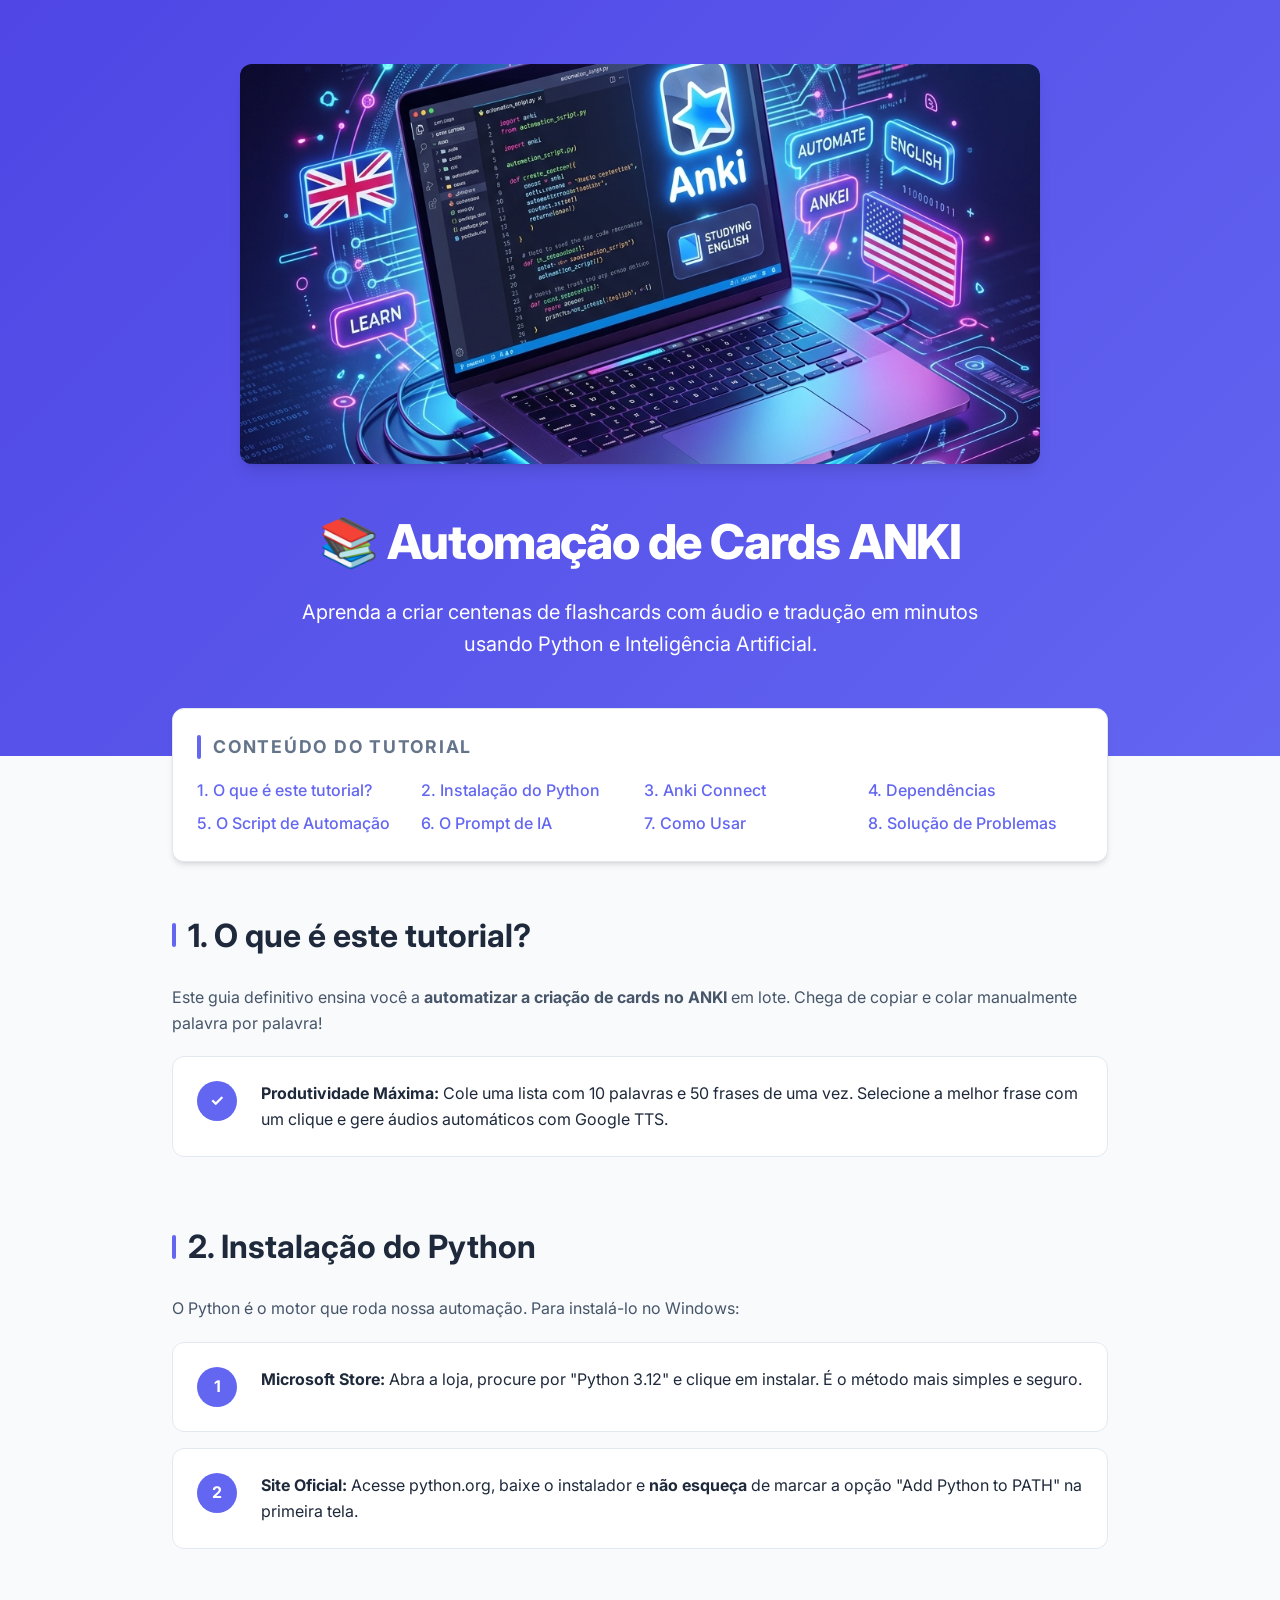
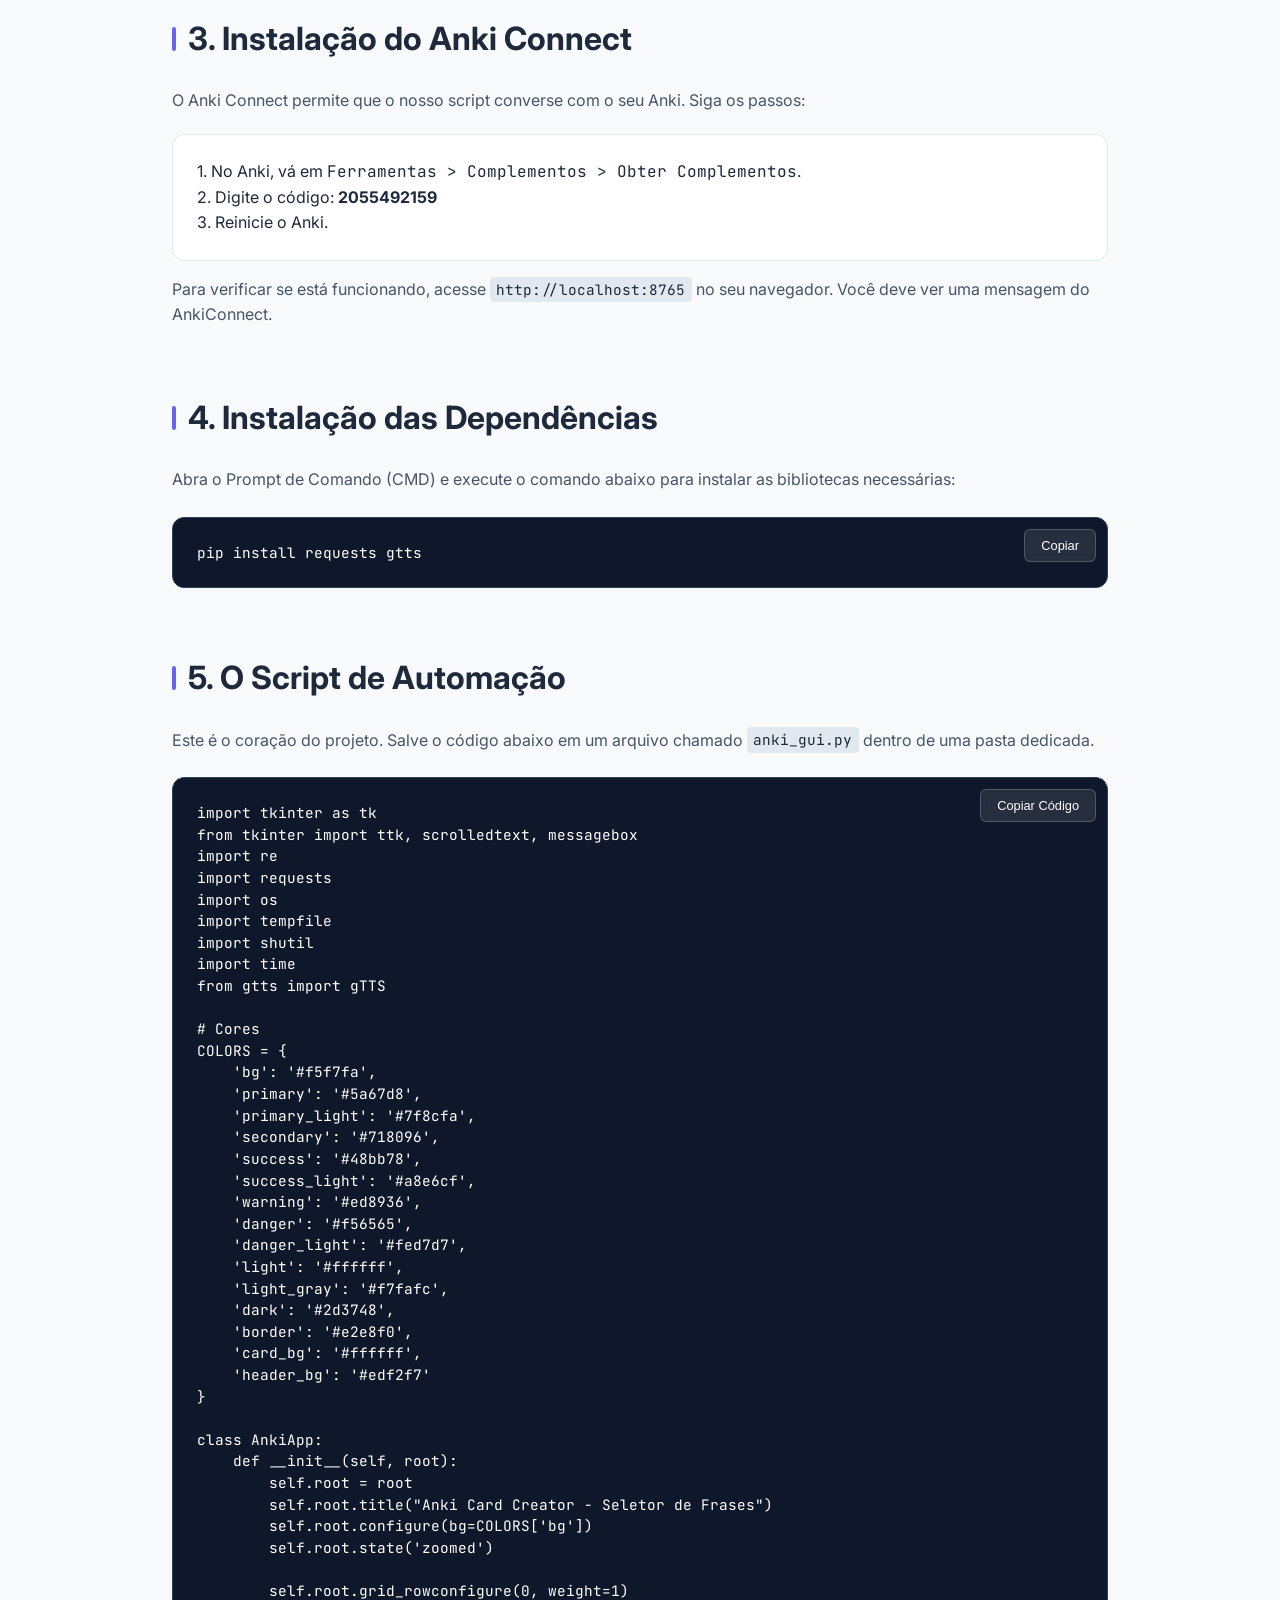
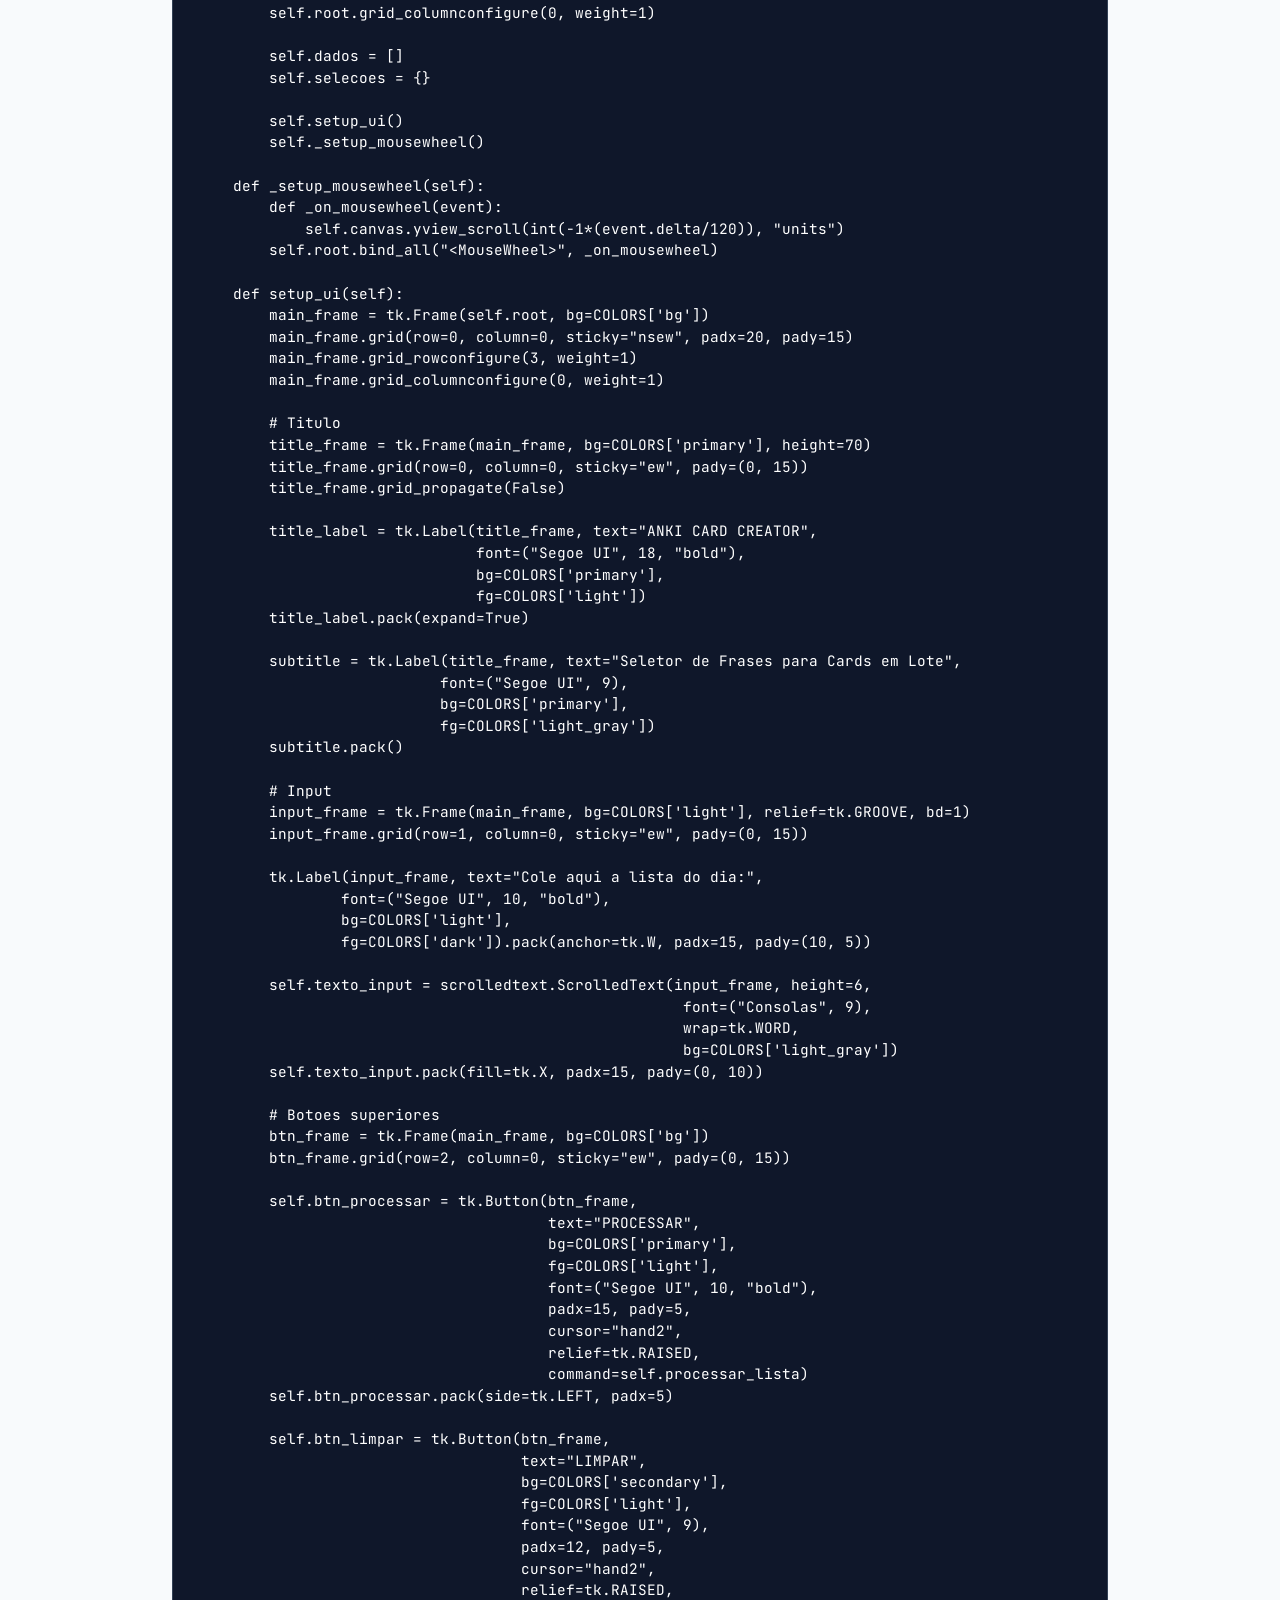
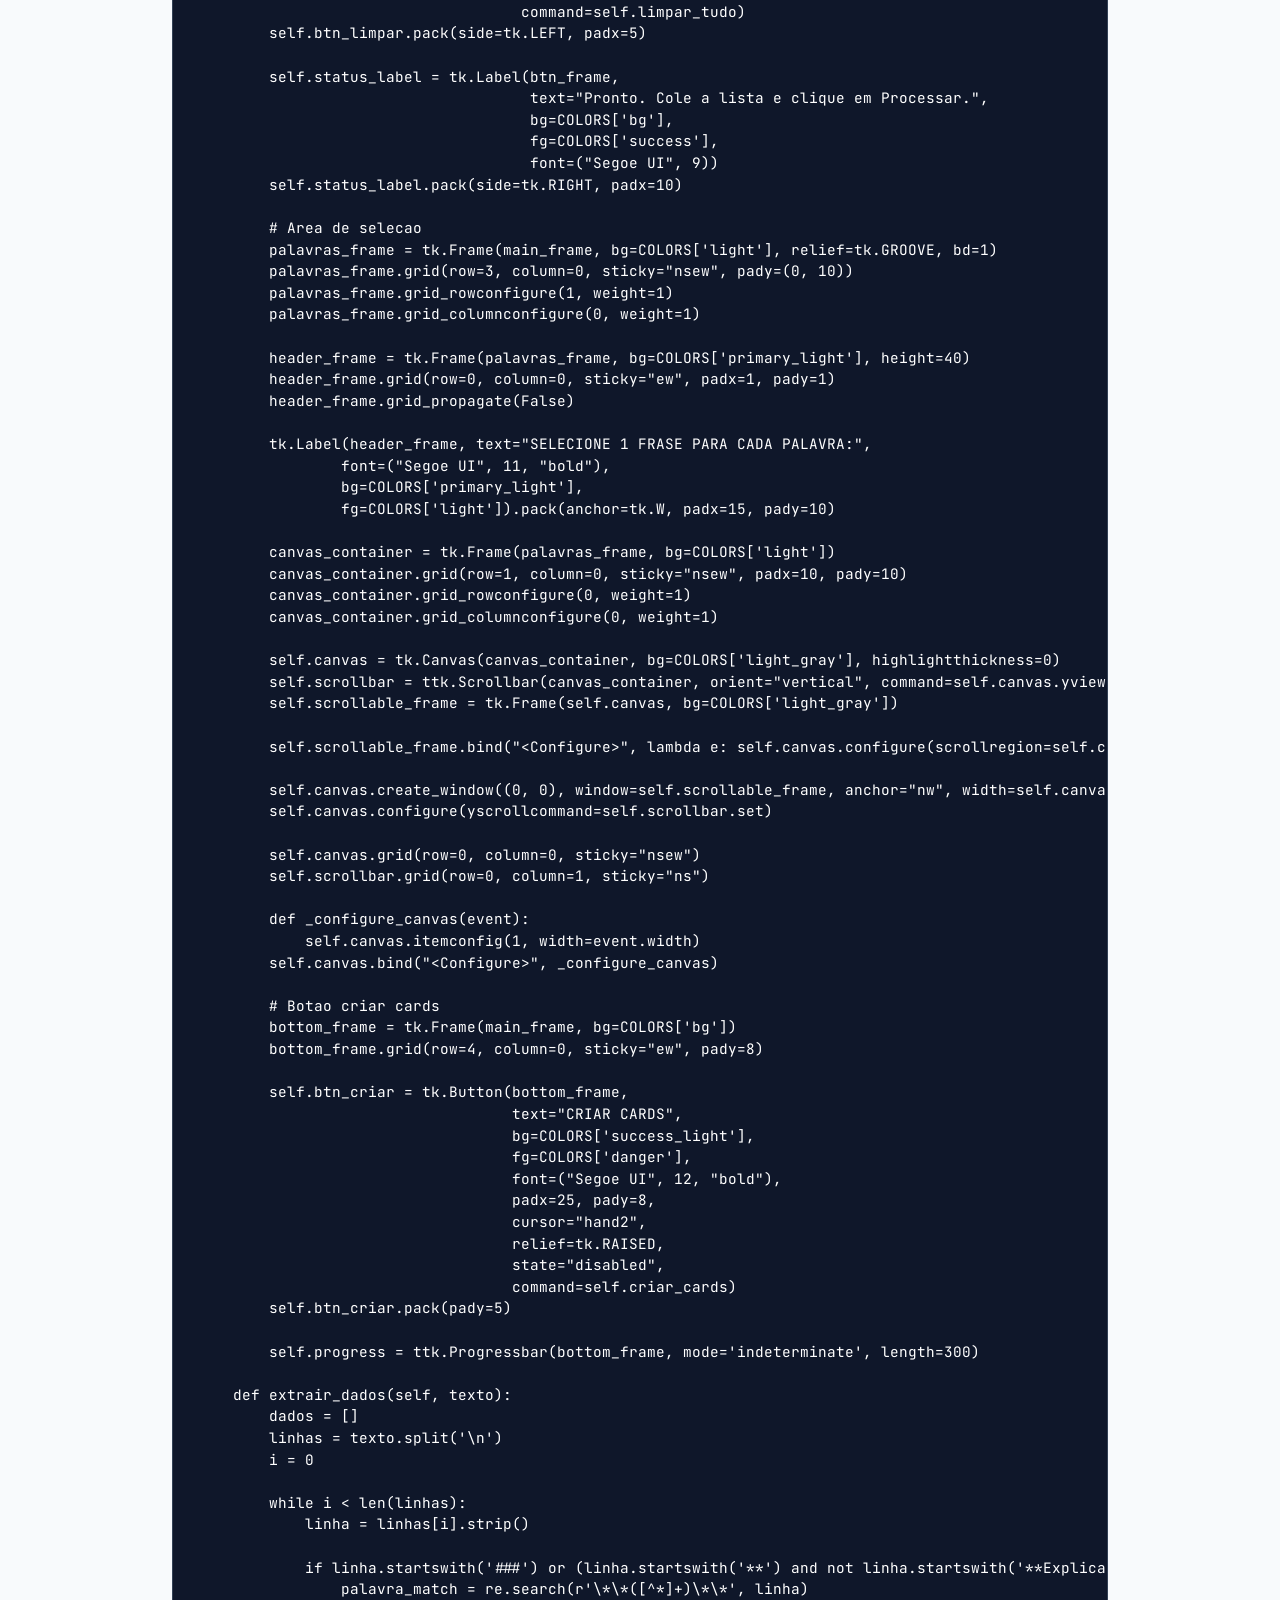
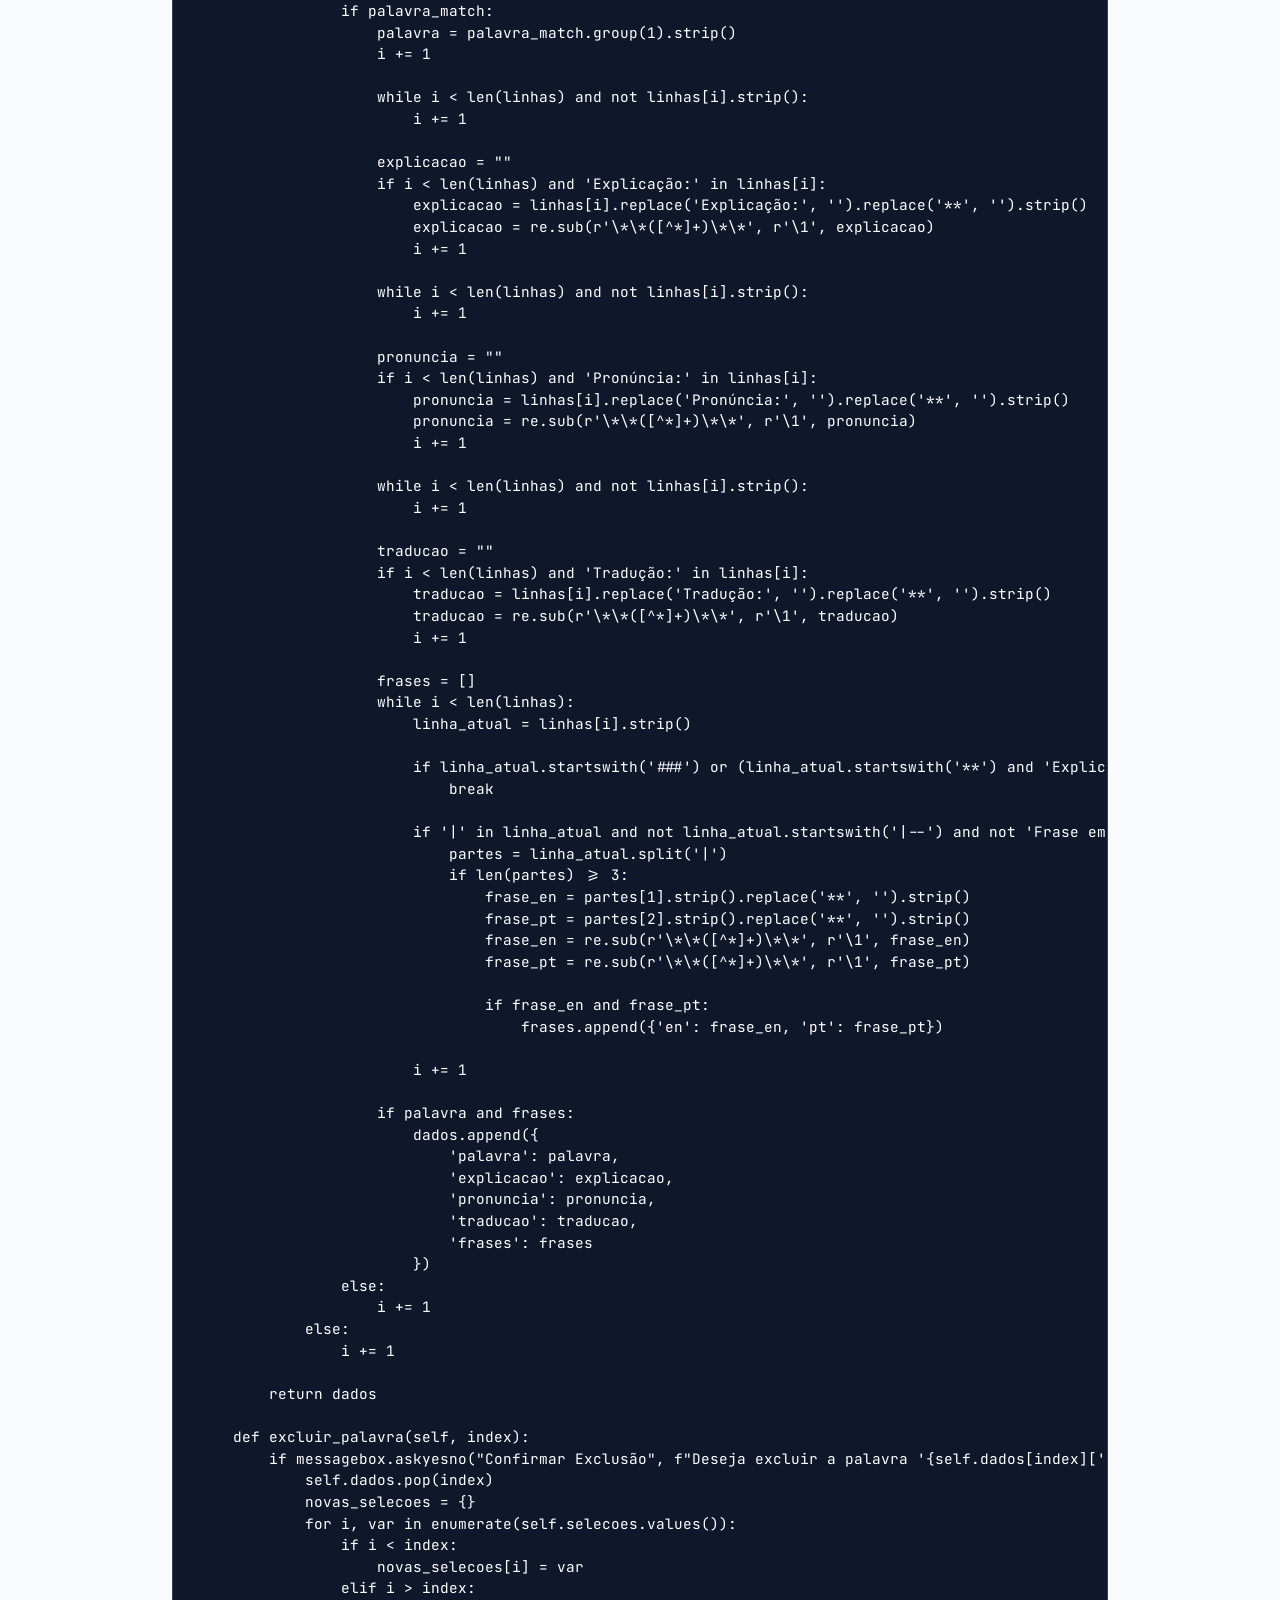
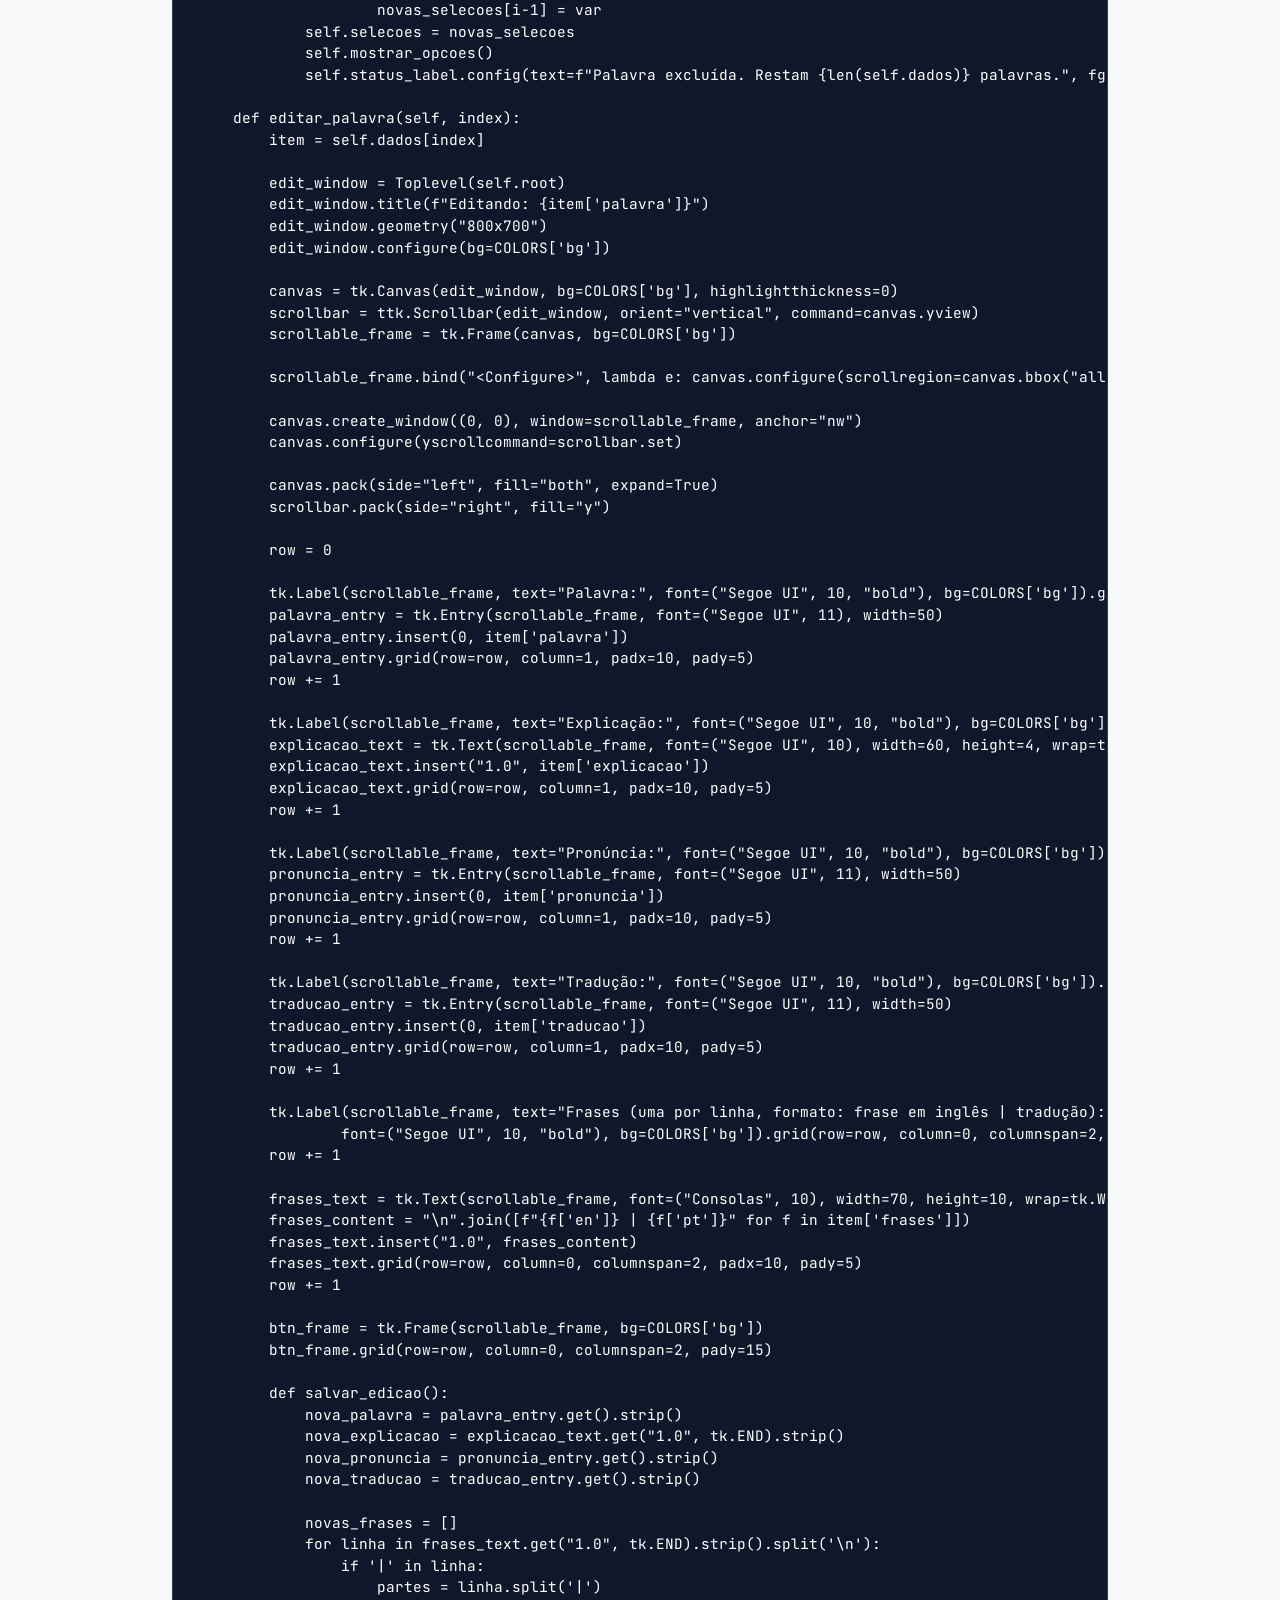
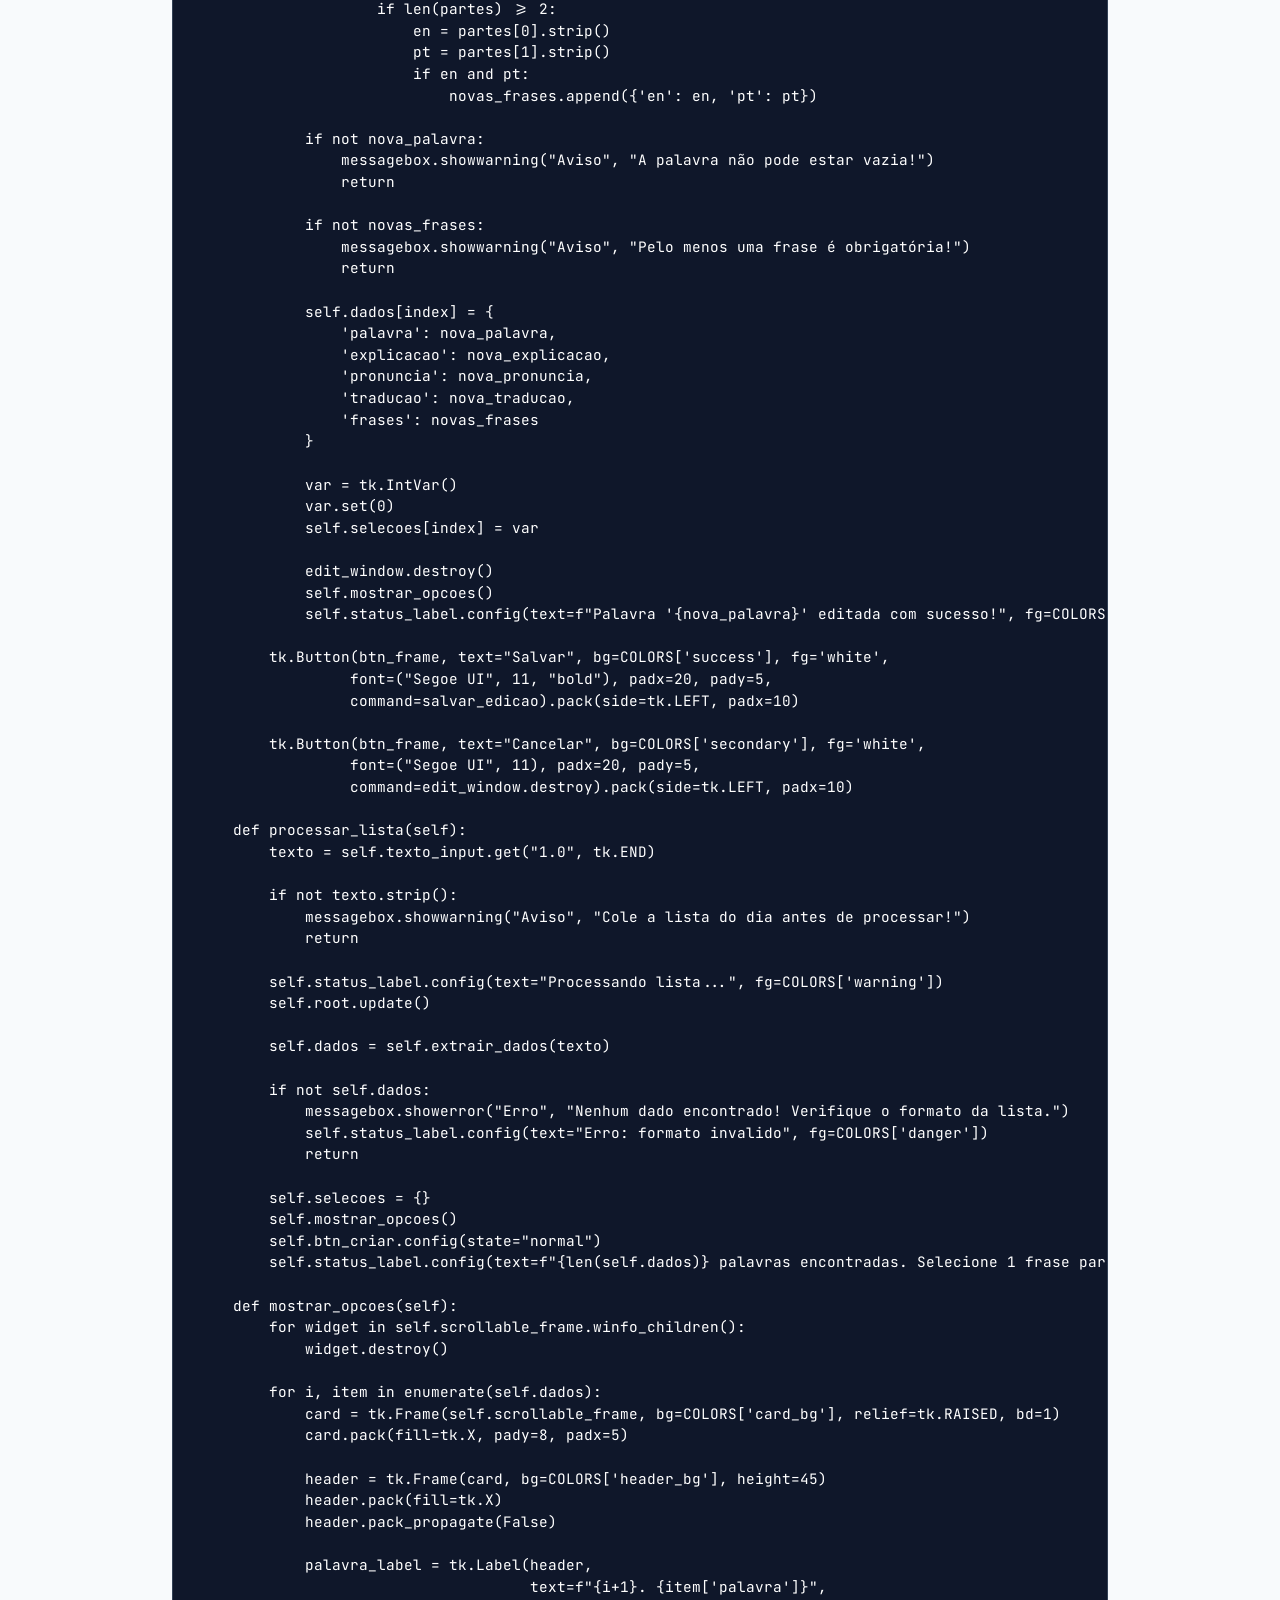
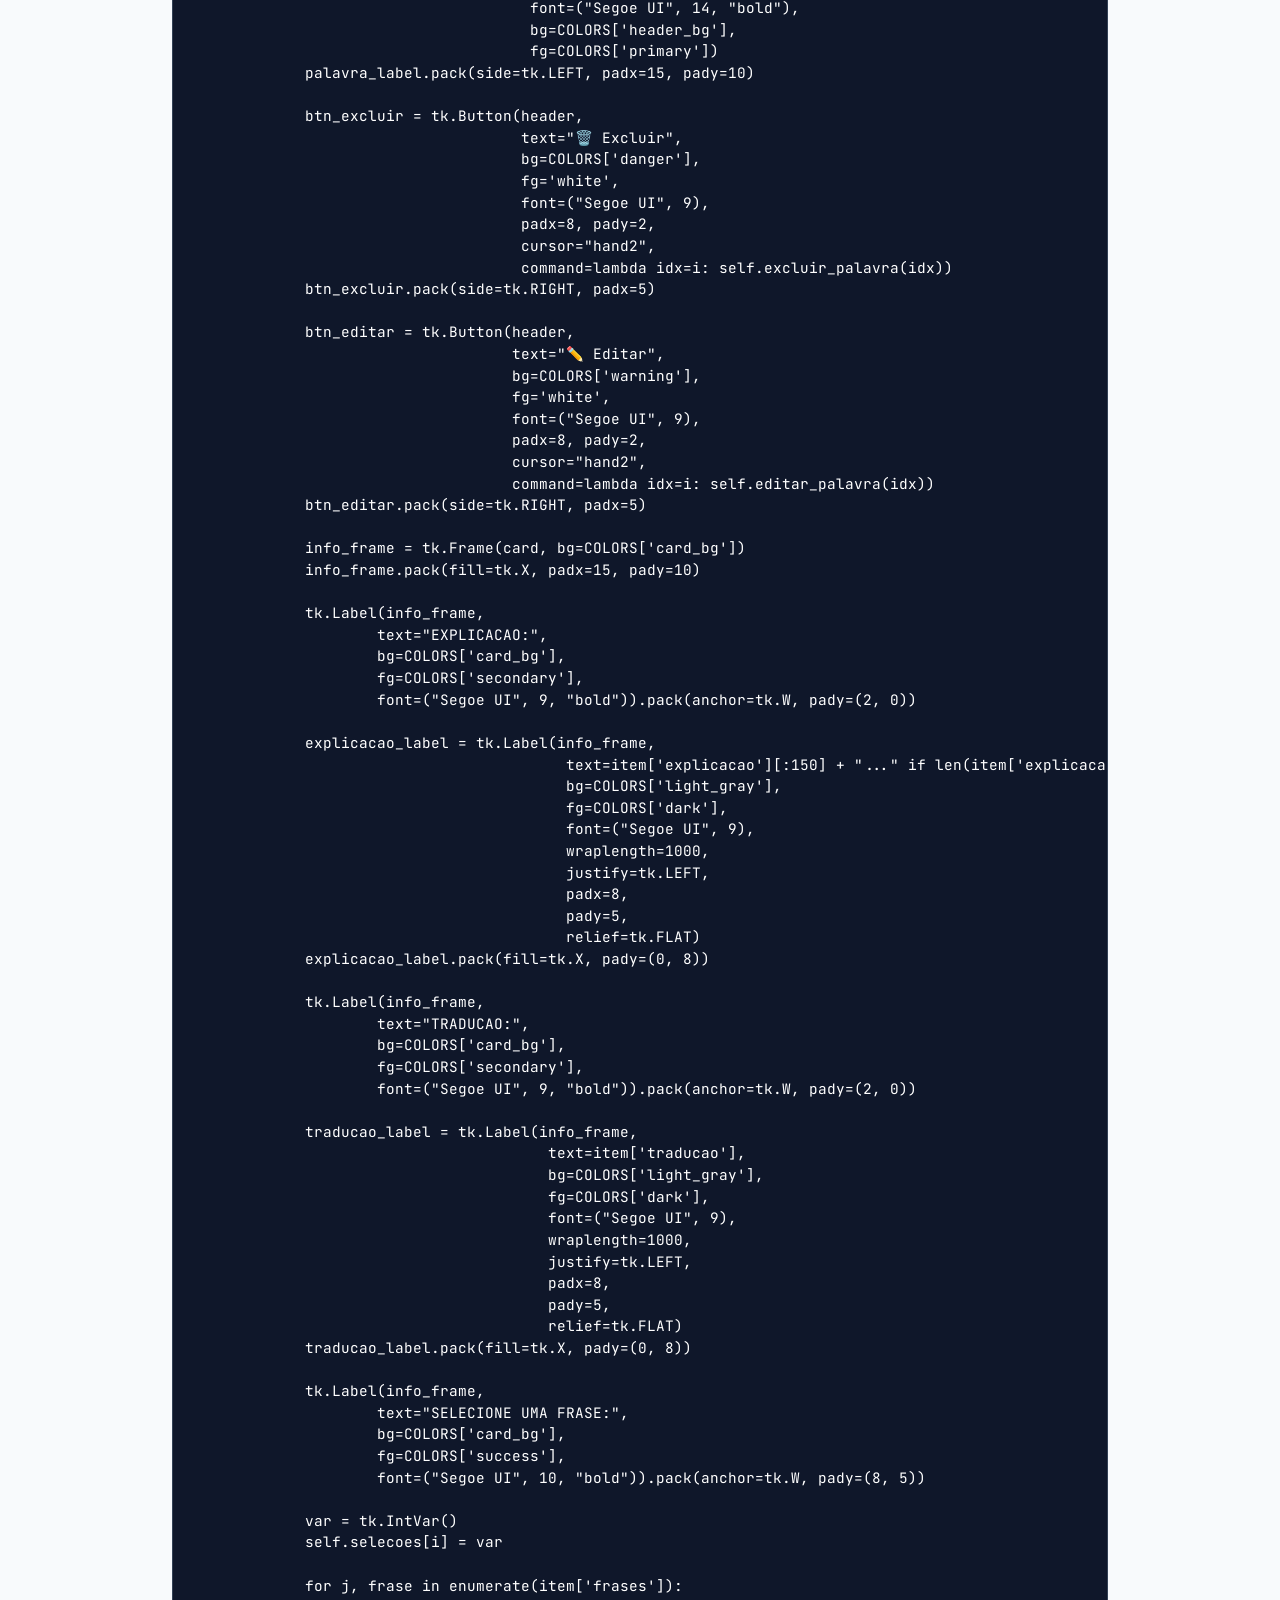
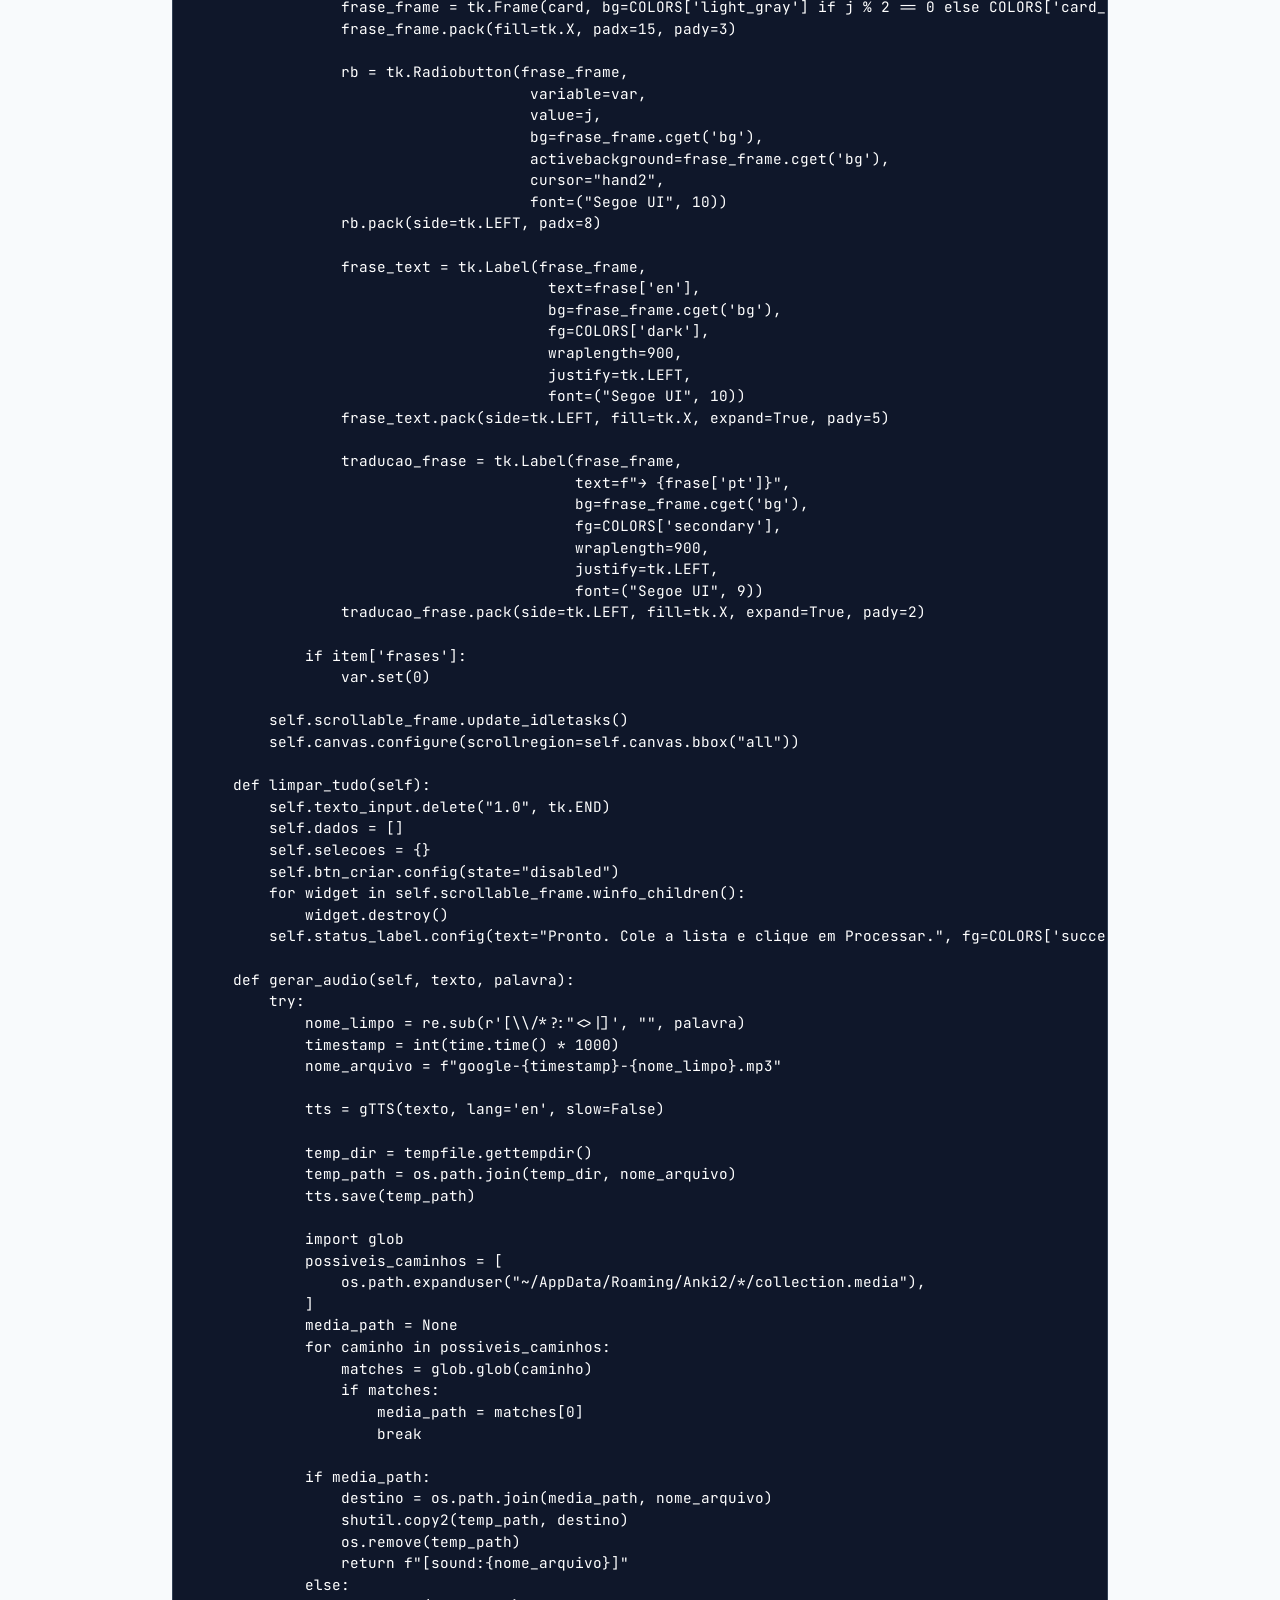
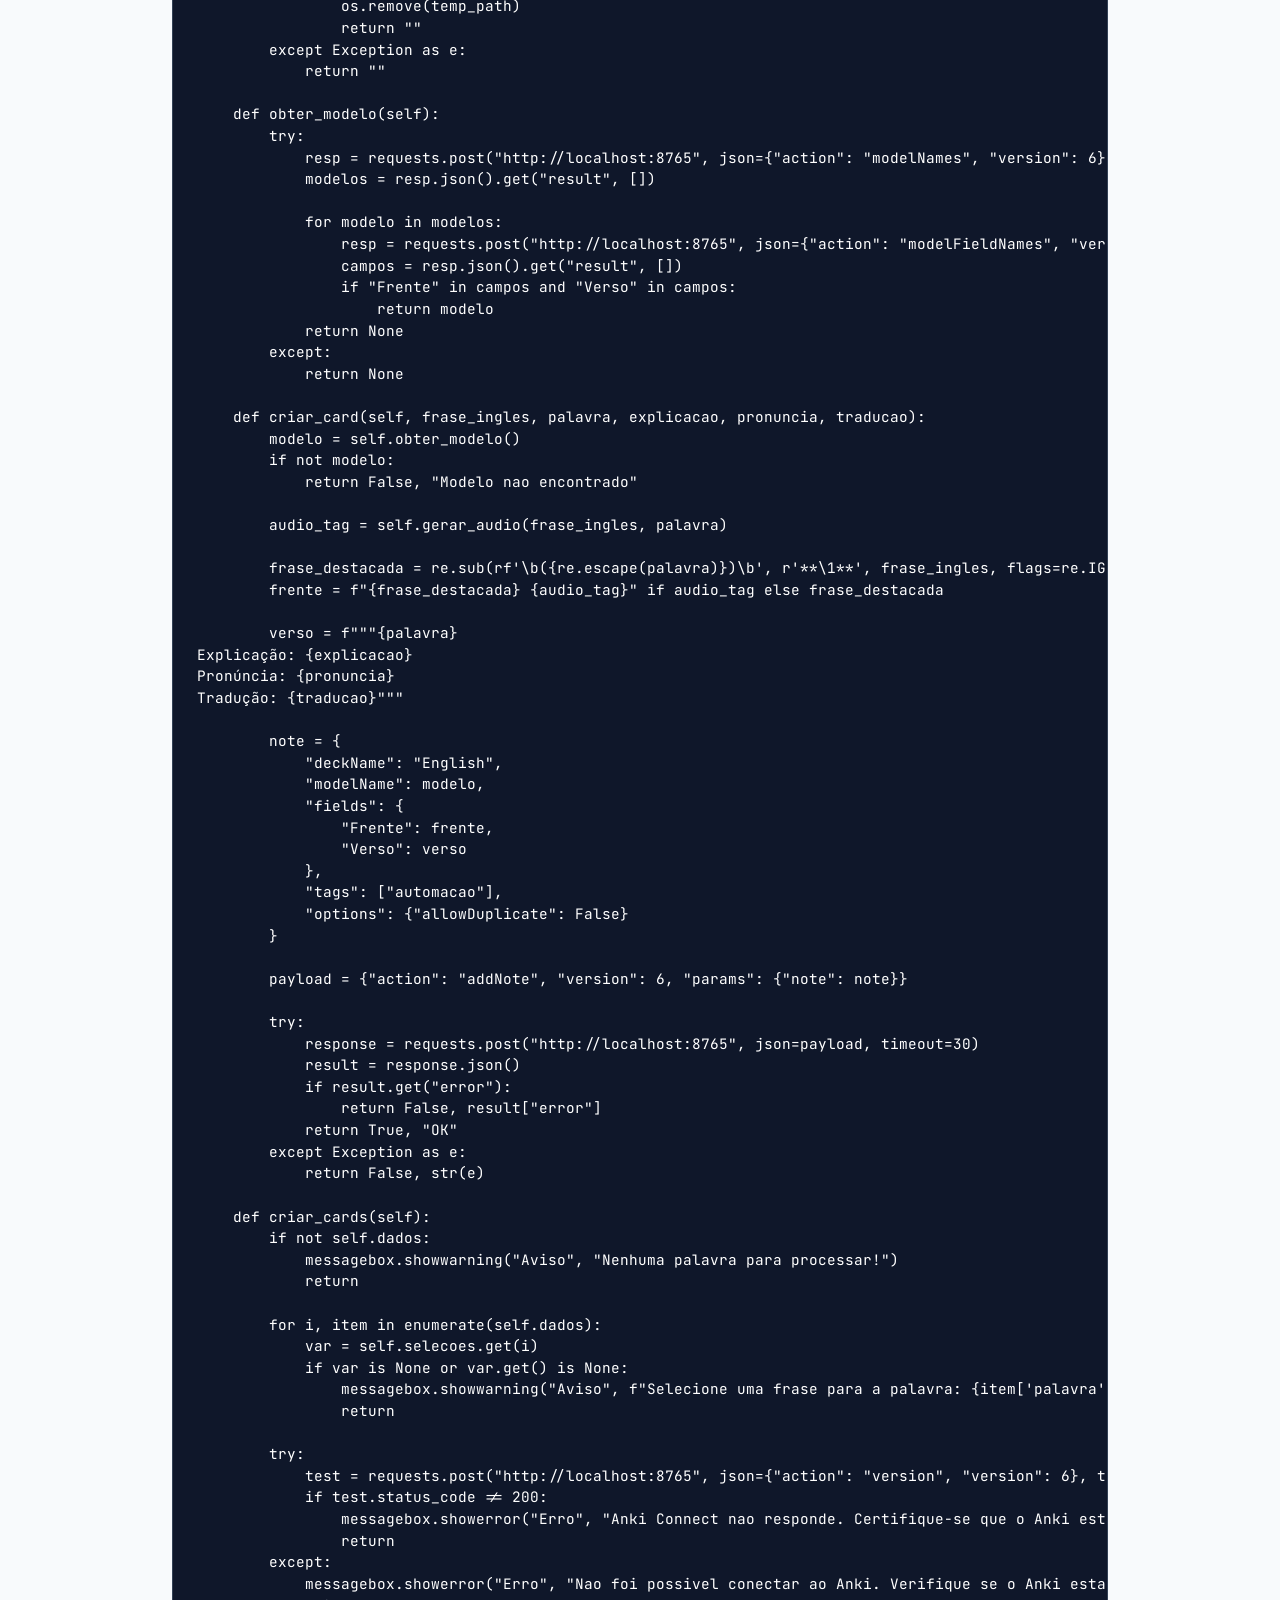
==== blog/index.html @ 5d0bca04 "Initial commit - Anki Automation Blog" ====
<!DOCTYPE html>
<html lang="pt-br">

<head>
    <meta charset="UTF-8">
    <meta name="viewport" content="width=device-width, initial-scale=1.0">
    <title>Automação Anki: Domine o Inglês com Python e IA</title>
    <meta name="description"
        content="Tutorial completo sobre como automatizar a criação de cards no Anki usando Python e inteligência artificial.">
    <link rel="stylesheet" href="style.css">
    <link rel="preconnect" href="https://fonts.googleapis.com">
    <link rel="preconnect" href="https://fonts.gstatic.com" crossorigin>
    <link
        href="https://fonts.googleapis.com/css2?family=Inter:wght@400;500;600;700;800&family=JetBrains+Mono&display=swap"
        rel="stylesheet">
    <style>
        /* Estilos Críticos para Garantir Visibilidade Imediata */
        pre {
            background-color: #0f172a !important;
            color: #ffffff !important;
            padding: 1.5rem !important;
            border-radius: 12px !important;
            border: 1px solid #334155 !important;
            display: block !important;
            margin: 1.5rem 0 !important;
        }
        pre code {
            color: #ffffff !important;
            background-color: transparent !important;
            font-family: 'JetBrains Mono', monospace !important;
        }
        .subtitle {
            color: #ffffff !important;
            opacity: 1 !important;
        }
    </style>
</head>

<body>

    <header>
        <div class="container">
            <!-- Substituir pelo caminho real da imagem gerada -->
            <img src="hero.png" alt="Anki Automation Hero" class="hero-img">
            <h1>📚 Automação de Cards ANKI</h1>
            <p class="subtitle">Aprenda a criar centenas de flashcards com áudio e tradução em minutos usando Python e
                Inteligência Artificial.</p>
        </div>
    </header>

    <div class="container">
        <nav class="toc">
            <h2>Conteúdo do Tutorial</h2>
            <ul>
                <li><a href="#introducao">1. O que é este tutorial?</a></li>
                <li><a href="#python">2. Instalação do Python</a></li>
                <li><a href="#ankiconnect">3. Anki Connect</a></li>
                <li><a href="#dependencias">4. Dependências</a></li>
                <li><a href="#script">5. O Script de Automação</a></li>
                <li><a href="#prompt">6. O Prompt de IA</a></li>
                <li><a href="#uso">7. Como Usar</a></li>
                <li><a href="#solucao">8. Solução de Problemas</a></li>
            </ul>
        </nav>

        <main>
            <section id="introducao">
                <h2>1. O que é este tutorial?</h2>
                <p>Este guia definitivo ensina você a <strong>automatizar a criação de cards no ANKI</strong> em lote.
                    Chega de copiar e colar manualmente palavra por palavra!</p>
                <div class="step-item">
                    <div class="step-number">✓</div>
                    <div>
                        <strong>Produtividade Máxima:</strong> Cole uma lista com 10 palavras e 50 frases de uma vez.
                        Selecione a melhor frase com um clique e gere áudios automáticos com Google TTS.
                    </div>
                </div>
            </section>

            <section id="python">
                <h2>2. Instalação do Python</h2>
                <p>O Python é o motor que roda nossa automação. Para instalá-lo no Windows:</p>
                <ol class="step-list">
                    <li class="step-item">
                        <div class="step-number">1</div>
                        <div>
                            <strong>Microsoft Store:</strong> Abra a loja, procure por "Python 3.12" e clique em
                            instalar. É o método mais simples e seguro.
                        </div>
                    </li>
                    <li class="step-item">
                        <div class="step-number">2</div>
                        <div>
                            <strong>Site Oficial:</strong> Acesse python.org, baixe o instalador e <strong>não
                                esqueça</strong> de marcar a opção "Add Python to PATH" na primeira tela.
                        </div>
                    </li>
                </ol>
            </section>

            <section id="ankiconnect">
                <h2>3. Instalação do Anki Connect</h2>
                <p>O Anki Connect permite que o nosso script converse com o seu Anki. Siga os passos:</p>
                <div class="step-item">
                    <div>
                        1. No Anki, vá em <code>Ferramentas > Complementos > Obter Complementos</code>.<br>
                        2. Digite o código: <strong>2055492159</strong><br>
                        3. Reinicie o Anki.
                    </div>
                </div>
                <p>Para verificar se está funcionando, acesse <code>http://localhost:8765</code> no seu navegador. Você
                    deve ver uma mensagem do AnkiConnect.</p>
            </section>

            <section id="dependencias">
                <h2>4. Instalação das Dependências</h2>
                <p>Abra o Prompt de Comando (CMD) e execute o comando abaixo para instalar as bibliotecas necessárias:
                </p>
                <div class="code-container">
                    <button class="copy-btn">Copiar</button>
                    <pre><code>pip install requests gtts</code></pre>
                </div>
            </section>

            <section id="script">
                <h2>5. O Script de Automação</h2>
                <p>Este é o coração do projeto. Salve o código abaixo em um arquivo chamado <code>anki_gui.py</code>
                    dentro de uma pasta dedicada.</p>
                <div class="code-container">
                    <button class="copy-btn">Copiar Código</button>
                    <pre><code>import tkinter as tk
from tkinter import ttk, scrolledtext, messagebox
import re
import requests
import os
import tempfile
import shutil
import time
from gtts import gTTS

# Cores
COLORS = {
    'bg': '#f5f7fa',
    'primary': '#5a67d8',
    'primary_light': '#7f8cfa',
    'secondary': '#718096',
    'success': '#48bb78',
    'success_light': '#a8e6cf',
    'warning': '#ed8936',
    'danger': '#f56565',
    'danger_light': '#fed7d7',
    'light': '#ffffff',
    'light_gray': '#f7fafc',
    'dark': '#2d3748',
    'border': '#e2e8f0',
    'card_bg': '#ffffff',
    'header_bg': '#edf2f7'
}

class AnkiApp:
    def __init__(self, root):
        self.root = root
        self.root.title("Anki Card Creator - Seletor de Frases")
        self.root.configure(bg=COLORS['bg'])
        self.root.state('zoomed')
        
        self.root.grid_rowconfigure(0, weight=1)
        self.root.grid_columnconfigure(0, weight=1)
        
        self.dados = []
        self.selecoes = {}
        
        self.setup_ui()
        self._setup_mousewheel()
        
    def _setup_mousewheel(self):
        def _on_mousewheel(event):
            self.canvas.yview_scroll(int(-1*(event.delta/120)), "units")
        self.root.bind_all("&lt;MouseWheel&gt;", _on_mousewheel)
        
    def setup_ui(self):
        main_frame = tk.Frame(self.root, bg=COLORS['bg'])
        main_frame.grid(row=0, column=0, sticky="nsew", padx=20, pady=15)
        main_frame.grid_rowconfigure(3, weight=1)
        main_frame.grid_columnconfigure(0, weight=1)
        
        # Titulo
        title_frame = tk.Frame(main_frame, bg=COLORS['primary'], height=70)
        title_frame.grid(row=0, column=0, sticky="ew", pady=(0, 15))
        title_frame.grid_propagate(False)
        
        title_label = tk.Label(title_frame, text="ANKI CARD CREATOR", 
                               font=("Segoe UI", 18, "bold"), 
                               bg=COLORS['primary'], 
                               fg=COLORS['light'])
        title_label.pack(expand=True)
        
        subtitle = tk.Label(title_frame, text="Seletor de Frases para Cards em Lote",
                           font=("Segoe UI", 9),
                           bg=COLORS['primary'],
                           fg=COLORS['light_gray'])
        subtitle.pack()
        
        # Input
        input_frame = tk.Frame(main_frame, bg=COLORS['light'], relief=tk.GROOVE, bd=1)
        input_frame.grid(row=1, column=0, sticky="ew", pady=(0, 15))
        
        tk.Label(input_frame, text="Cole aqui a lista do dia:", 
                font=("Segoe UI", 10, "bold"),
                bg=COLORS['light'],
                fg=COLORS['dark']).pack(anchor=tk.W, padx=15, pady=(10, 5))
        
        self.texto_input = scrolledtext.ScrolledText(input_frame, height=6, 
                                                      font=("Consolas", 9),
                                                      wrap=tk.WORD,
                                                      bg=COLORS['light_gray'])
        self.texto_input.pack(fill=tk.X, padx=15, pady=(0, 10))
        
        # Botoes superiores
        btn_frame = tk.Frame(main_frame, bg=COLORS['bg'])
        btn_frame.grid(row=2, column=0, sticky="ew", pady=(0, 15))
        
        self.btn_processar = tk.Button(btn_frame, 
                                       text="PROCESSAR", 
                                       bg=COLORS['primary'],
                                       fg=COLORS['light'],
                                       font=("Segoe UI", 10, "bold"),
                                       padx=15, pady=5,
                                       cursor="hand2",
                                       relief=tk.RAISED,
                                       command=self.processar_lista)
        self.btn_processar.pack(side=tk.LEFT, padx=5)
        
        self.btn_limpar = tk.Button(btn_frame, 
                                    text="LIMPAR", 
                                    bg=COLORS['secondary'],
                                    fg=COLORS['light'],
                                    font=("Segoe UI", 9),
                                    padx=12, pady=5,
                                    cursor="hand2",
                                    relief=tk.RAISED,
                                    command=self.limpar_tudo)
        self.btn_limpar.pack(side=tk.LEFT, padx=5)
        
        self.status_label = tk.Label(btn_frame, 
                                     text="Pronto. Cole a lista e clique em Processar.",
                                     bg=COLORS['bg'],
                                     fg=COLORS['success'],
                                     font=("Segoe UI", 9))
        self.status_label.pack(side=tk.RIGHT, padx=10)
        
        # Area de selecao
        palavras_frame = tk.Frame(main_frame, bg=COLORS['light'], relief=tk.GROOVE, bd=1)
        palavras_frame.grid(row=3, column=0, sticky="nsew", pady=(0, 10))
        palavras_frame.grid_rowconfigure(1, weight=1)
        palavras_frame.grid_columnconfigure(0, weight=1)
        
        header_frame = tk.Frame(palavras_frame, bg=COLORS['primary_light'], height=40)
        header_frame.grid(row=0, column=0, sticky="ew", padx=1, pady=1)
        header_frame.grid_propagate(False)
        
        tk.Label(header_frame, text="SELECIONE 1 FRASE PARA CADA PALAVRA:",
                font=("Segoe UI", 11, "bold"),
                bg=COLORS['primary_light'],
                fg=COLORS['light']).pack(anchor=tk.W, padx=15, pady=10)
        
        canvas_container = tk.Frame(palavras_frame, bg=COLORS['light'])
        canvas_container.grid(row=1, column=0, sticky="nsew", padx=10, pady=10)
        canvas_container.grid_rowconfigure(0, weight=1)
        canvas_container.grid_columnconfigure(0, weight=1)
        
        self.canvas = tk.Canvas(canvas_container, bg=COLORS['light_gray'], highlightthickness=0)
        self.scrollbar = ttk.Scrollbar(canvas_container, orient="vertical", command=self.canvas.yview)
        self.scrollable_frame = tk.Frame(self.canvas, bg=COLORS['light_gray'])
        
        self.scrollable_frame.bind("&lt;Configure&gt;", lambda e: self.canvas.configure(scrollregion=self.canvas.bbox("all")))
        
        self.canvas.create_window((0, 0), window=self.scrollable_frame, anchor="nw", width=self.canvas.winfo_width())
        self.canvas.configure(yscrollcommand=self.scrollbar.set)
        
        self.canvas.grid(row=0, column=0, sticky="nsew")
        self.scrollbar.grid(row=0, column=1, sticky="ns")
        
        def _configure_canvas(event):
            self.canvas.itemconfig(1, width=event.width)
        self.canvas.bind("&lt;Configure&gt;", _configure_canvas)
        
        # Botao criar cards
        bottom_frame = tk.Frame(main_frame, bg=COLORS['bg'])
        bottom_frame.grid(row=4, column=0, sticky="ew", pady=8)
        
        self.btn_criar = tk.Button(bottom_frame,
                                   text="CRIAR CARDS",
                                   bg=COLORS['success_light'],
                                   fg=COLORS['danger'],
                                   font=("Segoe UI", 12, "bold"),
                                   padx=25, pady=8,
                                   cursor="hand2",
                                   relief=tk.RAISED,
                                   state="disabled",
                                   command=self.criar_cards)
        self.btn_criar.pack(pady=5)
        
        self.progress = ttk.Progressbar(bottom_frame, mode='indeterminate', length=300)
    
    def extrair_dados(self, texto):
        dados = []
        linhas = texto.split('\n')
        i = 0
        
        while i &lt; len(linhas):
            linha = linhas[i].strip()
            
            if linha.startswith('###') or (linha.startswith('**') and not linha.startswith('**Explicação')):
                palavra_match = re.search(r'\*\*([^*]+)\*\*', linha)
                if palavra_match:
                    palavra = palavra_match.group(1).strip()
                    i += 1
                    
                    while i &lt; len(linhas) and not linhas[i].strip():
                        i += 1
                    
                    explicacao = ""
                    if i &lt; len(linhas) and 'Explicação:' in linhas[i]:
                        explicacao = linhas[i].replace('Explicação:', '').replace('**', '').strip()
                        explicacao = re.sub(r'\*\*([^*]+)\*\*', r'\1', explicacao)
                        i += 1
                    
                    while i &lt; len(linhas) and not linhas[i].strip():
                        i += 1
                    
                    pronuncia = ""
                    if i &lt; len(linhas) and 'Pronúncia:' in linhas[i]:
                        pronuncia = linhas[i].replace('Pronúncia:', '').replace('**', '').strip()
                        pronuncia = re.sub(r'\*\*([^*]+)\*\*', r'\1', pronuncia)
                        i += 1
                    
                    while i &lt; len(linhas) and not linhas[i].strip():
                        i += 1
                    
                    traducao = ""
                    if i &lt; len(linhas) and 'Tradução:' in linhas[i]:
                        traducao = linhas[i].replace('Tradução:', '').replace('**', '').strip()
                        traducao = re.sub(r'\*\*([^*]+)\*\*', r'\1', traducao)
                        i += 1
                    
                    frases = []
                    while i &lt; len(linhas):
                        linha_atual = linhas[i].strip()
                        
                        if linha_atual.startswith('###') or (linha_atual.startswith('**') and 'Explicação' not in linha_atual):
                            break
                        
                        if '|' in linha_atual and not linha_atual.startswith('|--') and not 'Frase em inglês' in linha_atual and not '---' in linha_atual:
                            partes = linha_atual.split('|')
                            if len(partes) &gt;= 3:
                                frase_en = partes[1].strip().replace('**', '').strip()
                                frase_pt = partes[2].strip().replace('**', '').strip()
                                frase_en = re.sub(r'\*\*([^*]+)\*\*', r'\1', frase_en)
                                frase_pt = re.sub(r'\*\*([^*]+)\*\*', r'\1', frase_pt)
                                
                                if frase_en and frase_pt:
                                    frases.append({'en': frase_en, 'pt': frase_pt})
                        
                        i += 1
                    
                    if palavra and frases:
                        dados.append({
                            'palavra': palavra,
                            'explicacao': explicacao,
                            'pronuncia': pronuncia,
                            'traducao': traducao,
                            'frases': frases
                        })
                else:
                    i += 1
            else:
                i += 1
        
        return dados
    
    def excluir_palavra(self, index):
        if messagebox.askyesno("Confirmar Exclusão", f"Deseja excluir a palavra '{self.dados[index]['palavra']}' e todas as suas frases?"):
            self.dados.pop(index)
            novas_selecoes = {}
            for i, var in enumerate(self.selecoes.values()):
                if i &lt; index:
                    novas_selecoes[i] = var
                elif i &gt; index:
                    novas_selecoes[i-1] = var
            self.selecoes = novas_selecoes
            self.mostrar_opcoes()
            self.status_label.config(text=f"Palavra excluída. Restam {len(self.dados)} palavras.", fg=COLORS['warning'])
    
    def editar_palavra(self, index):
        item = self.dados[index]
        
        edit_window = Toplevel(self.root)
        edit_window.title(f"Editando: {item['palavra']}")
        edit_window.geometry("800x700")
        edit_window.configure(bg=COLORS['bg'])
        
        canvas = tk.Canvas(edit_window, bg=COLORS['bg'], highlightthickness=0)
        scrollbar = ttk.Scrollbar(edit_window, orient="vertical", command=canvas.yview)
        scrollable_frame = tk.Frame(canvas, bg=COLORS['bg'])
        
        scrollable_frame.bind("&lt;Configure&gt;", lambda e: canvas.configure(scrollregion=canvas.bbox("all")))
        
        canvas.create_window((0, 0), window=scrollable_frame, anchor="nw")
        canvas.configure(yscrollcommand=scrollbar.set)
        
        canvas.pack(side="left", fill="both", expand=True)
        scrollbar.pack(side="right", fill="y")
        
        row = 0
        
        tk.Label(scrollable_frame, text="Palavra:", font=("Segoe UI", 10, "bold"), bg=COLORS['bg']).grid(row=row, column=0, sticky=tk.W, padx=10, pady=5)
        palavra_entry = tk.Entry(scrollable_frame, font=("Segoe UI", 11), width=50)
        palavra_entry.insert(0, item['palavra'])
        palavra_entry.grid(row=row, column=1, padx=10, pady=5)
        row += 1
        
        tk.Label(scrollable_frame, text="Explicação:", font=("Segoe UI", 10, "bold"), bg=COLORS['bg']).grid(row=row, column=0, sticky=tk.NW, padx=10, pady=5)
        explicacao_text = tk.Text(scrollable_frame, font=("Segoe UI", 10), width=60, height=4, wrap=tk.WORD)
        explicacao_text.insert("1.0", item['explicacao'])
        explicacao_text.grid(row=row, column=1, padx=10, pady=5)
        row += 1
        
        tk.Label(scrollable_frame, text="Pronúncia:", font=("Segoe UI", 10, "bold"), bg=COLORS['bg']).grid(row=row, column=0, sticky=tk.W, padx=10, pady=5)
        pronuncia_entry = tk.Entry(scrollable_frame, font=("Segoe UI", 11), width=50)
        pronuncia_entry.insert(0, item['pronuncia'])
        pronuncia_entry.grid(row=row, column=1, padx=10, pady=5)
        row += 1
        
        tk.Label(scrollable_frame, text="Tradução:", font=("Segoe UI", 10, "bold"), bg=COLORS['bg']).grid(row=row, column=0, sticky=tk.W, padx=10, pady=5)
        traducao_entry = tk.Entry(scrollable_frame, font=("Segoe UI", 11), width=50)
        traducao_entry.insert(0, item['traducao'])
        traducao_entry.grid(row=row, column=1, padx=10, pady=5)
        row += 1
        
        tk.Label(scrollable_frame, text="Frases (uma por linha, formato: frase em inglês | tradução):", 
                font=("Segoe UI", 10, "bold"), bg=COLORS['bg']).grid(row=row, column=0, columnspan=2, sticky=tk.W, padx=10, pady=5)
        row += 1
        
        frases_text = tk.Text(scrollable_frame, font=("Consolas", 10), width=70, height=10, wrap=tk.WORD)
        frases_content = "\n".join([f"{f['en']} | {f['pt']}" for f in item['frases']])
        frases_text.insert("1.0", frases_content)
        frases_text.grid(row=row, column=0, columnspan=2, padx=10, pady=5)
        row += 1
        
        btn_frame = tk.Frame(scrollable_frame, bg=COLORS['bg'])
        btn_frame.grid(row=row, column=0, columnspan=2, pady=15)
        
        def salvar_edicao():
            nova_palavra = palavra_entry.get().strip()
            nova_explicacao = explicacao_text.get("1.0", tk.END).strip()
            nova_pronuncia = pronuncia_entry.get().strip()
            nova_traducao = traducao_entry.get().strip()
            
            novas_frases = []
            for linha in frases_text.get("1.0", tk.END).strip().split('\n'):
                if '|' in linha:
                    partes = linha.split('|')
                    if len(partes) &gt;= 2:
                        en = partes[0].strip()
                        pt = partes[1].strip()
                        if en and pt:
                            novas_frases.append({'en': en, 'pt': pt})
            
            if not nova_palavra:
                messagebox.showwarning("Aviso", "A palavra não pode estar vazia!")
                return
            
            if not novas_frases:
                messagebox.showwarning("Aviso", "Pelo menos uma frase é obrigatória!")
                return
            
            self.dados[index] = {
                'palavra': nova_palavra,
                'explicacao': nova_explicacao,
                'pronuncia': nova_pronuncia,
                'traducao': nova_traducao,
                'frases': novas_frases
            }
            
            var = tk.IntVar()
            var.set(0)
            self.selecoes[index] = var
            
            edit_window.destroy()
            self.mostrar_opcoes()
            self.status_label.config(text=f"Palavra '{nova_palavra}' editada com sucesso!", fg=COLORS['success'])
        
        tk.Button(btn_frame, text="Salvar", bg=COLORS['success'], fg='white', 
                 font=("Segoe UI", 11, "bold"), padx=20, pady=5,
                 command=salvar_edicao).pack(side=tk.LEFT, padx=10)
        
        tk.Button(btn_frame, text="Cancelar", bg=COLORS['secondary'], fg='white',
                 font=("Segoe UI", 11), padx=20, pady=5,
                 command=edit_window.destroy).pack(side=tk.LEFT, padx=10)
    
    def processar_lista(self):
        texto = self.texto_input.get("1.0", tk.END)
        
        if not texto.strip():
            messagebox.showwarning("Aviso", "Cole a lista do dia antes de processar!")
            return
        
        self.status_label.config(text="Processando lista...", fg=COLORS['warning'])
        self.root.update()
        
        self.dados = self.extrair_dados(texto)
        
        if not self.dados:
            messagebox.showerror("Erro", "Nenhum dado encontrado! Verifique o formato da lista.")
            self.status_label.config(text="Erro: formato invalido", fg=COLORS['danger'])
            return
        
        self.selecoes = {}
        self.mostrar_opcoes()
        self.btn_criar.config(state="normal")
        self.status_label.config(text=f"{len(self.dados)} palavras encontradas. Selecione 1 frase para cada.", fg=COLORS['success'])
    
    def mostrar_opcoes(self):
        for widget in self.scrollable_frame.winfo_children():
            widget.destroy()
        
        for i, item in enumerate(self.dados):
            card = tk.Frame(self.scrollable_frame, bg=COLORS['card_bg'], relief=tk.RAISED, bd=1)
            card.pack(fill=tk.X, pady=8, padx=5)
            
            header = tk.Frame(card, bg=COLORS['header_bg'], height=45)
            header.pack(fill=tk.X)
            header.pack_propagate(False)
            
            palavra_label = tk.Label(header, 
                                     text=f"{i+1}. {item['palavra']}", 
                                     font=("Segoe UI", 14, "bold"),
                                     bg=COLORS['header_bg'],
                                     fg=COLORS['primary'])
            palavra_label.pack(side=tk.LEFT, padx=15, pady=10)
            
            btn_excluir = tk.Button(header, 
                                    text="🗑️ Excluir", 
                                    bg=COLORS['danger'],
                                    fg='white',
                                    font=("Segoe UI", 9),
                                    padx=8, pady=2,
                                    cursor="hand2",
                                    command=lambda idx=i: self.excluir_palavra(idx))
            btn_excluir.pack(side=tk.RIGHT, padx=5)
            
            btn_editar = tk.Button(header, 
                                   text="✏️ Editar", 
                                   bg=COLORS['warning'],
                                   fg='white',
                                   font=("Segoe UI", 9),
                                   padx=8, pady=2,
                                   cursor="hand2",
                                   command=lambda idx=i: self.editar_palavra(idx))
            btn_editar.pack(side=tk.RIGHT, padx=5)
            
            info_frame = tk.Frame(card, bg=COLORS['card_bg'])
            info_frame.pack(fill=tk.X, padx=15, pady=10)
            
            tk.Label(info_frame, 
                    text="EXPLICACAO:",
                    bg=COLORS['card_bg'],
                    fg=COLORS['secondary'],
                    font=("Segoe UI", 9, "bold")).pack(anchor=tk.W, pady=(2, 0))
            
            explicacao_label = tk.Label(info_frame,
                                         text=item['explicacao'][:150] + "..." if len(item['explicacao']) &gt; 150 else item['explicacao'],
                                         bg=COLORS['light_gray'],
                                         fg=COLORS['dark'],
                                         font=("Segoe UI", 9),
                                         wraplength=1000,
                                         justify=tk.LEFT,
                                         padx=8,
                                         pady=5,
                                         relief=tk.FLAT)
            explicacao_label.pack(fill=tk.X, pady=(0, 8))
            
            tk.Label(info_frame,
                    text="TRADUCAO:",
                    bg=COLORS['card_bg'],
                    fg=COLORS['secondary'],
                    font=("Segoe UI", 9, "bold")).pack(anchor=tk.W, pady=(2, 0))
            
            traducao_label = tk.Label(info_frame,
                                       text=item['traducao'],
                                       bg=COLORS['light_gray'],
                                       fg=COLORS['dark'],
                                       font=("Segoe UI", 9),
                                       wraplength=1000,
                                       justify=tk.LEFT,
                                       padx=8,
                                       pady=5,
                                       relief=tk.FLAT)
            traducao_label.pack(fill=tk.X, pady=(0, 8))
            
            tk.Label(info_frame,
                    text="SELECIONE UMA FRASE:",
                    bg=COLORS['card_bg'],
                    fg=COLORS['success'],
                    font=("Segoe UI", 10, "bold")).pack(anchor=tk.W, pady=(8, 5))
            
            var = tk.IntVar()
            self.selecoes[i] = var
            
            for j, frase in enumerate(item['frases']):
                frase_frame = tk.Frame(card, bg=COLORS['light_gray'] if j % 2 == 0 else COLORS['card_bg'])
                frase_frame.pack(fill=tk.X, padx=15, pady=3)
                
                rb = tk.Radiobutton(frase_frame, 
                                     variable=var, 
                                     value=j,
                                     bg=frase_frame.cget('bg'),
                                     activebackground=frase_frame.cget('bg'),
                                     cursor="hand2",
                                     font=("Segoe UI", 10))
                rb.pack(side=tk.LEFT, padx=8)
                
                frase_text = tk.Label(frase_frame,
                                       text=frase['en'],
                                       bg=frase_frame.cget('bg'),
                                       fg=COLORS['dark'],
                                       wraplength=900,
                                       justify=tk.LEFT,
                                       font=("Segoe UI", 10))
                frase_text.pack(side=tk.LEFT, fill=tk.X, expand=True, pady=5)
                
                traducao_frase = tk.Label(frase_frame,
                                          text=f"→ {frase['pt']}",
                                          bg=frase_frame.cget('bg'),
                                          fg=COLORS['secondary'],
                                          wraplength=900,
                                          justify=tk.LEFT,
                                          font=("Segoe UI", 9))
                traducao_frase.pack(side=tk.LEFT, fill=tk.X, expand=True, pady=2)
            
            if item['frases']:
                var.set(0)
        
        self.scrollable_frame.update_idletasks()
        self.canvas.configure(scrollregion=self.canvas.bbox("all"))
    
    def limpar_tudo(self):
        self.texto_input.delete("1.0", tk.END)
        self.dados = []
        self.selecoes = {}
        self.btn_criar.config(state="disabled")
        for widget in self.scrollable_frame.winfo_children():
            widget.destroy()
        self.status_label.config(text="Pronto. Cole a lista e clique em Processar.", fg=COLORS['success'])
    
    def gerar_audio(self, texto, palavra):
        try:
            nome_limpo = re.sub(r'[\\/*?:"&lt;&gt;|]', "", palavra)
            timestamp = int(time.time() * 1000)
            nome_arquivo = f"google-{timestamp}-{nome_limpo}.mp3"
            
            tts = gTTS(texto, lang='en', slow=False)
            
            temp_dir = tempfile.gettempdir()
            temp_path = os.path.join(temp_dir, nome_arquivo)
            tts.save(temp_path)
            
            import glob
            possiveis_caminhos = [
                os.path.expanduser("~/AppData/Roaming/Anki2/*/collection.media"),
            ]
            media_path = None
            for caminho in possiveis_caminhos:
                matches = glob.glob(caminho)
                if matches:
                    media_path = matches[0]
                    break
            
            if media_path:
                destino = os.path.join(media_path, nome_arquivo)
                shutil.copy2(temp_path, destino)
                os.remove(temp_path)
                return f"[sound:{nome_arquivo}]"
            else:
                os.remove(temp_path)
                return ""
        except Exception as e:
            return ""
    
    def obter_modelo(self):
        try:
            resp = requests.post("http://localhost:8765", json={"action": "modelNames", "version": 6}, timeout=5)
            modelos = resp.json().get("result", [])
            
            for modelo in modelos:
                resp = requests.post("http://localhost:8765", json={"action": "modelFieldNames", "version": 6, "params": {"modelName": modelo}}, timeout=5)
                campos = resp.json().get("result", [])
                if "Frente" in campos and "Verso" in campos:
                    return modelo
            return None
        except:
            return None
    
    def criar_card(self, frase_ingles, palavra, explicacao, pronuncia, traducao):
        modelo = self.obter_modelo()
        if not modelo:
            return False, "Modelo nao encontrado"
        
        audio_tag = self.gerar_audio(frase_ingles, palavra)
        
        frase_destacada = re.sub(rf'\b({re.escape(palavra)})\b', r'**\1**', frase_ingles, flags=re.IGNORECASE)
        frente = f"{frase_destacada} {audio_tag}" if audio_tag else frase_destacada
        
        verso = f"""{palavra}
Explicação: {explicacao}
Pronúncia: {pronuncia}
Tradução: {traducao}"""
        
        note = {
            "deckName": "English",
            "modelName": modelo,
            "fields": {
                "Frente": frente,
                "Verso": verso
            },
            "tags": ["automacao"],
            "options": {"allowDuplicate": False}
        }
        
        payload = {"action": "addNote", "version": 6, "params": {"note": note}}
        
        try:
            response = requests.post("http://localhost:8765", json=payload, timeout=30)
            result = response.json()
            if result.get("error"):
                return False, result["error"]
            return True, "OK"
        except Exception as e:
            return False, str(e)
    
    def criar_cards(self):
        if not self.dados:
            messagebox.showwarning("Aviso", "Nenhuma palavra para processar!")
            return
        
        for i, item in enumerate(self.dados):
            var = self.selecoes.get(i)
            if var is None or var.get() is None:
                messagebox.showwarning("Aviso", f"Selecione uma frase para a palavra: {item['palavra']}")
                return
        
        try:
            test = requests.post("http://localhost:8765", json={"action": "version", "version": 6}, timeout=3)
            if test.status_code != 200:
                messagebox.showerror("Erro", "Anki Connect nao responde. Certifique-se que o Anki esta aberto.")
                return
        except:
            messagebox.showerror("Erro", "Nao foi possivel conectar ao Anki. Verifique se o Anki esta aberto.")
            return
        
        self.btn_criar.config(state="disabled")
        self.btn_processar.config(state="disabled")
        self.progress.pack(pady=5)
        self.progress.start()
        
        self.status_label.config(text="Criando cards... (pode levar alguns segundos)", fg=COLORS['warning'])
        self.root.update()
        
        sucessos = 0
        erros = []
        
        for i, item in enumerate(self.dados):
            frase_idx = self.selecoes[i].get()
            frase = item['frases'][frase_idx]
            
            self.status_label.config(text=f"Criando card {i+1}/{len(self.dados)}: {item['palavra']}...", fg=COLORS['warning'])
            self.root.update()
            
            sucesso, msg = self.criar_card(
                frase['en'],
                item['palavra'],
                item['explicacao'],
                item['pronuncia'],
                item['traducao']
            )
            
            if sucesso:
                sucessos += 1
            else:
                erros.append(f"{item['palavra']}: {msg}")
        
        self.progress.stop()
        self.progress.pack_forget()
        
        self.btn_criar.config(state="normal")
        self.btn_processar.config(state="normal")
        
        if erros:
            messagebox.showwarning("Concluido com Erros", 
                f"{sucessos}/{len(self.dados)} cards criados.\n\nErros:\n" + "\n".join(erros))
            self.status_label.config(text=f"{sucessos}/{len(self.dados)} cards criados with erros", fg=COLORS['warning'])
        else:
            messagebox.showinfo("Sucesso", f"Todos os {sucessos} cards foram criados com sucesso!")
            self.status_label.config(text=f"{sucessos}/{len(self.dados)} cards criados com sucesso!", fg=COLORS['success'])
        
        if messagebox.askyesno("Limpar", "Deseja limpar a lista para comecar uma nova?"):
            self.limpar_tudo()

def main():
    root = tk.Tk()
    app = AnkiApp(root)
    root.mainloop()

if __name__ == "__main__":
    main()</code></pre>
                </div>
            </section>

            <section id="prompt">
                <h2>6. O Prompt de IA (DeepSeek/ChatGPT)</h2>
                <p>Use este prompt mestre para gerar suas listas de frases no formato exato que o programa reconhece.
                </p>
                <div class="code-container">
                    <button class="copy-btn">Copiar Prompt</button>
                    <pre><code>Aja como um especialista em Tradução e Ensino de Idiomas para alunos de nível pré-intermediário que preferem um estilo descontraído e informal. Sua tarefa é fornecer as informações para cada palavra da lista a seguir, seguindo estas etapas:

Lista do dia:
[SUA LISTA DE PALAVRAS AQUI]

Instruções:
1. Explicação: Dê uma explicação de 3 a 5 linhas sobre a tradução de inglês para português. As explicações devem ser descontraídas, como se estivesse explicando para um amigo.
2. Pronúncia: Forneça a palavra destacada em negrito com sua pronúncia fonética padrão em inglês (IPA), seguida de uma pronúncia fonética "amigável" (mais fácil de ler para brasileiros).
3. Tradução: Forneça a tradução da palavra de inglês para português.
4. Exemplos de frases: Forneça 5 exemplos de frases em inglês que tenham entre 70 e 100 caracteres.
5. Tradução das frases: Traduza as 5 frases para o português em estilo informal.
6. Formato esperado: Tabela com a frase em inglês na primeira coluna e tradução na segunda.</code></pre>
                </div>
            </section>

            <section id="uso">
                <h2>7. Como Usar o Programa</h2>
                <ol class="step-list">
                    <li class="step-item">
                        <div class="step-number">1</div>
                        <div><strong>Gere a lista:</strong> Use o prompt acima com suas palavras do dia na sua IA
                            favorita.</div>
                    </li>
                    <li class="step-item">
                        <div class="step-number">2</div>
                        <div><strong>Inicie o Script:</strong> No terminal, navegue até a pasta e rode
                            <code>python anki_gui.py</code>.</div>
                    </li>
                    <li class="step-item">
                        <div class="step-number">3</div>
                        <div><strong>Processe e Crie:</strong> Cole o texto, clique em Processar, escolha as frases e
                            finalize em "Criar Cards".</div>
                    </li>
                </ol>
            </section>

            <section id="solucao">
                <h2>8. Solução de Problemas</h2>
                <table>
                    <thead>
                        <tr>
                            <th>Problema</th>
                            <th>Solução</th>
                        </tr>
                    </thead>
                    <tbody>
                        <tr>
                            <td>Python não reconhecido</td>
                            <td>Reinstale marcando "Add to PATH"</td>
                        </tr>
                        <tr>
                            <td>Anki Connect não responde</td>
                            <td>Verifique se o Anki está aberto</td>
                        </tr>
                        <tr>
                            <td>Erro de Áudio</td>
                            <td>Verifique a conexão com a internet</td>
                        </tr>
                    </tbody>
                </table>
            </section>
        </main>
    </div>

    <footer>
        <div class="container">
            <p>&copy; 2026 Tutorial de Automação Anki. Criado para estudantes de idiomas de alta performance.</p>
            <p><a href="#">Voltar ao topo</a></p>
        </div>
    </footer>

    <script src="script.js"></script>
</body>

</html>
---- blog/style.css ----
:root {
    --primary: #6366f1;
    --primary-dark: #4f46e5;
    --secondary: #64748b;
    --accent: #10b981;
    --background: #f8fafc;
    --surface: #ffffff;
    --text-primary: #1e293b;
    --text-secondary: #475569;
    --border: #e2e8f0;
    --shadow: 0 4px 6px -1px rgb(0 0 0 / 0.1), 0 2px 4px -2px rgb(0 0 0 / 0.1);
    --shadow-lg: 0 10px 15px -3px rgb(0 0 0 / 0.1), 0 4px 6px -4px rgb(0 0 0 / 0.1);
    --radius: 12px;
}

* {
    margin: 0;
    padding: 0;
    box-sizing: border-box;
}

body {
    font-family: 'Inter', system-ui, -apple-system, sans-serif;
    line-height: 1.6;
    color: var(--text-primary);
    background-color: var(--background);
    scroll-behavior: smooth;
}

/* Layout */
.container {
    max-width: 1000px;
    margin: 0 auto;
    padding: 0 2rem;
}

/* Header & Hero */
header {
    background: linear-gradient(135deg, var(--primary-dark), var(--primary));
    color: white;
    padding: 4rem 0;
    text-align: center;
    position: relative;
    overflow: hidden;
}

.hero-img {
    width: 100%;
    max-width: 800px;
    height: 400px;
    object-fit: cover;
    border-radius: var(--radius);
    box-shadow: var(--shadow-lg);
    margin-bottom: 2rem;
    background: #e2e8f0; /* Placeholder */
}

h1 {
    font-size: 3rem;
    font-weight: 800;
    margin-bottom: 1rem;
    letter-spacing: -0.025em;
}

.subtitle {
    font-size: 1.25rem;
    color: #ffffff !important; /* Branco puro como o H1 */
    opacity: 1 !important;
    max-width: 700px;
    margin: 0 auto 2rem;
}

/* Navigation / TOC */
.toc {
    background: var(--surface);
    padding: 1.5rem;
    border-radius: var(--radius);
    border: 1px solid var(--border);
    margin: -3rem auto 3rem;
    position: relative;
    z-index: 10;
    box-shadow: var(--shadow);
}

.toc h2 {
    font-size: 1.1rem;
    text-transform: uppercase;
    letter-spacing: 0.1em;
    margin-bottom: 1rem;
    color: var(--secondary);
}

.toc ul {
    list-style: none;
    display: grid;
    grid-template-columns: repeat(auto-fit, minmax(200px, 1fr));
    gap: 0.5rem;
}

.toc a {
    color: var(--primary);
    text-decoration: none;
    font-weight: 500;
    transition: color 0.2s;
}

.toc a:hover {
    color: var(--primary-dark);
    text-decoration: underline;
}

/* Content Sections */
section {
    margin-bottom: 4rem;
}

h2 {
    font-size: 2rem;
    margin-bottom: 1.5rem;
    color: var(--text-primary);
    display: flex;
    align-items: center;
    gap: 0.75rem;
}

h2::before {
    content: '';
    display: block;
    width: 4px;
    height: 1.5rem;
    background: var(--primary);
    border-radius: 2px;
}

h3 {
    font-size: 1.5rem;
    margin: 2rem 0 1rem;
    color: var(--text-primary);
}

p {
    margin-bottom: 1.25rem;
    color: var(--text-secondary);
}

/* Steps / Lists */
.step-list {
    list-style: none;
    counter-reset: step-counter;
}

.step-item {
    background: var(--surface);
    padding: 1.5rem;
    border-radius: var(--radius);
    margin-bottom: 1rem;
    border: 1px solid var(--border);
    display: flex;
    gap: 1.5rem;
    transition: transform 0.2s, box-shadow 0.2s;
}

.step-item:hover {
    transform: translateY(-2px);
    box-shadow: var(--shadow);
}

.step-number {
    counter-increment: step-counter;
    background: var(--primary);
    color: white;
    width: 2.5rem;
    height: 2.5rem;
    border-radius: 50%;
    display: flex;
    align-items: center;
    justify-content: center;
    font-weight: bold;
    flex-shrink: 0;
}

/* Code Blocks */
.code-container {
    position: relative;
    margin: 1.5rem 0;
}

pre {
    background: #0f172a !important; /* Azul marinho muito escuro para contraste máximo */
    color: #ffffff !important; /* Branco puro para o texto do script */
    padding: 1.5rem;
    border-radius: var(--radius);
    overflow-x: auto;
    font-family: 'JetBrains Mono', 'Fira Code', monospace;
    font-size: 0.9rem;
    border: 1px solid #334155;
    line-height: 1.5;
}

code {
    font-family: 'JetBrains Mono', monospace;
}

/* Estilo para code inline (fora de pre) */
p code, li code {
    background: #e2e8f0;
    color: #1e293b;
    padding: 0.2rem 0.4rem;
    border-radius: 4px;
    font-size: 0.9em;
}

.copy-btn {
    position: absolute;
    top: 0.75rem;
    right: 0.75rem;
    background: rgb(255 255 255 / 0.1);
    color: white;
    border: 1px solid rgb(255 255 255 / 0.2);
    padding: 0.5rem 1rem;
    border-radius: 6px;
    font-size: 0.8rem;
    cursor: pointer;
    backdrop-filter: blur(4px);
    transition: all 0.2s;
}

.copy-btn:hover {
    background: rgb(255 255 255 / 0.2);
}

/* Download Buttons */
.download-card {
    background: linear-gradient(135deg, #f0f9ff, #e0f2fe);
    padding: 2rem;
    border-radius: var(--radius);
    border: 1px solid #bae6fd;
    text-align: center;
    margin: 2rem 0;
}

.btn-primary {
    display: inline-flex;
    align-items: center;
    gap: 0.5rem;
    background: var(--primary);
    color: white;
    padding: 0.75rem 2rem;
    border-radius: 9999px;
    text-decoration: none;
    font-weight: 600;
    transition: background 0.2s;
}

.btn-primary:hover {
    background: var(--primary-dark);
}

/* Tables */
table {
    width: 100%;
    border-collapse: collapse;
    margin: 1.5rem 0;
    background: var(--surface);
    border-radius: var(--radius);
    overflow: hidden;
    border: 1px solid var(--border);
}

th, td {
    padding: 1rem;
    text-align: left;
    border-bottom: 1px solid var(--border);
}

th {
    background: var(--background);
    font-weight: 600;
}

/* Animations */
@keyframes fadeIn {
    from { opacity: 0; transform: translateY(20px); }
    to { opacity: 1; transform: translateY(0); }
}

.animate {
    animation: fadeIn 0.6s ease-out forwards;
}

/* Footer */
footer {
    background: #1e293b;
    color: #94a3b8;
    padding: 4rem 0;
    text-align: center;
    margin-top: 4rem;
}

footer a {
    color: white;
    text-decoration: none;
}

/* Responsive */
@media (max-width: 768px) {
    h1 { font-size: 2rem; }
    .hero-img { height: 250px; }
    .step-item { flex-direction: column; gap: 1rem; }
}
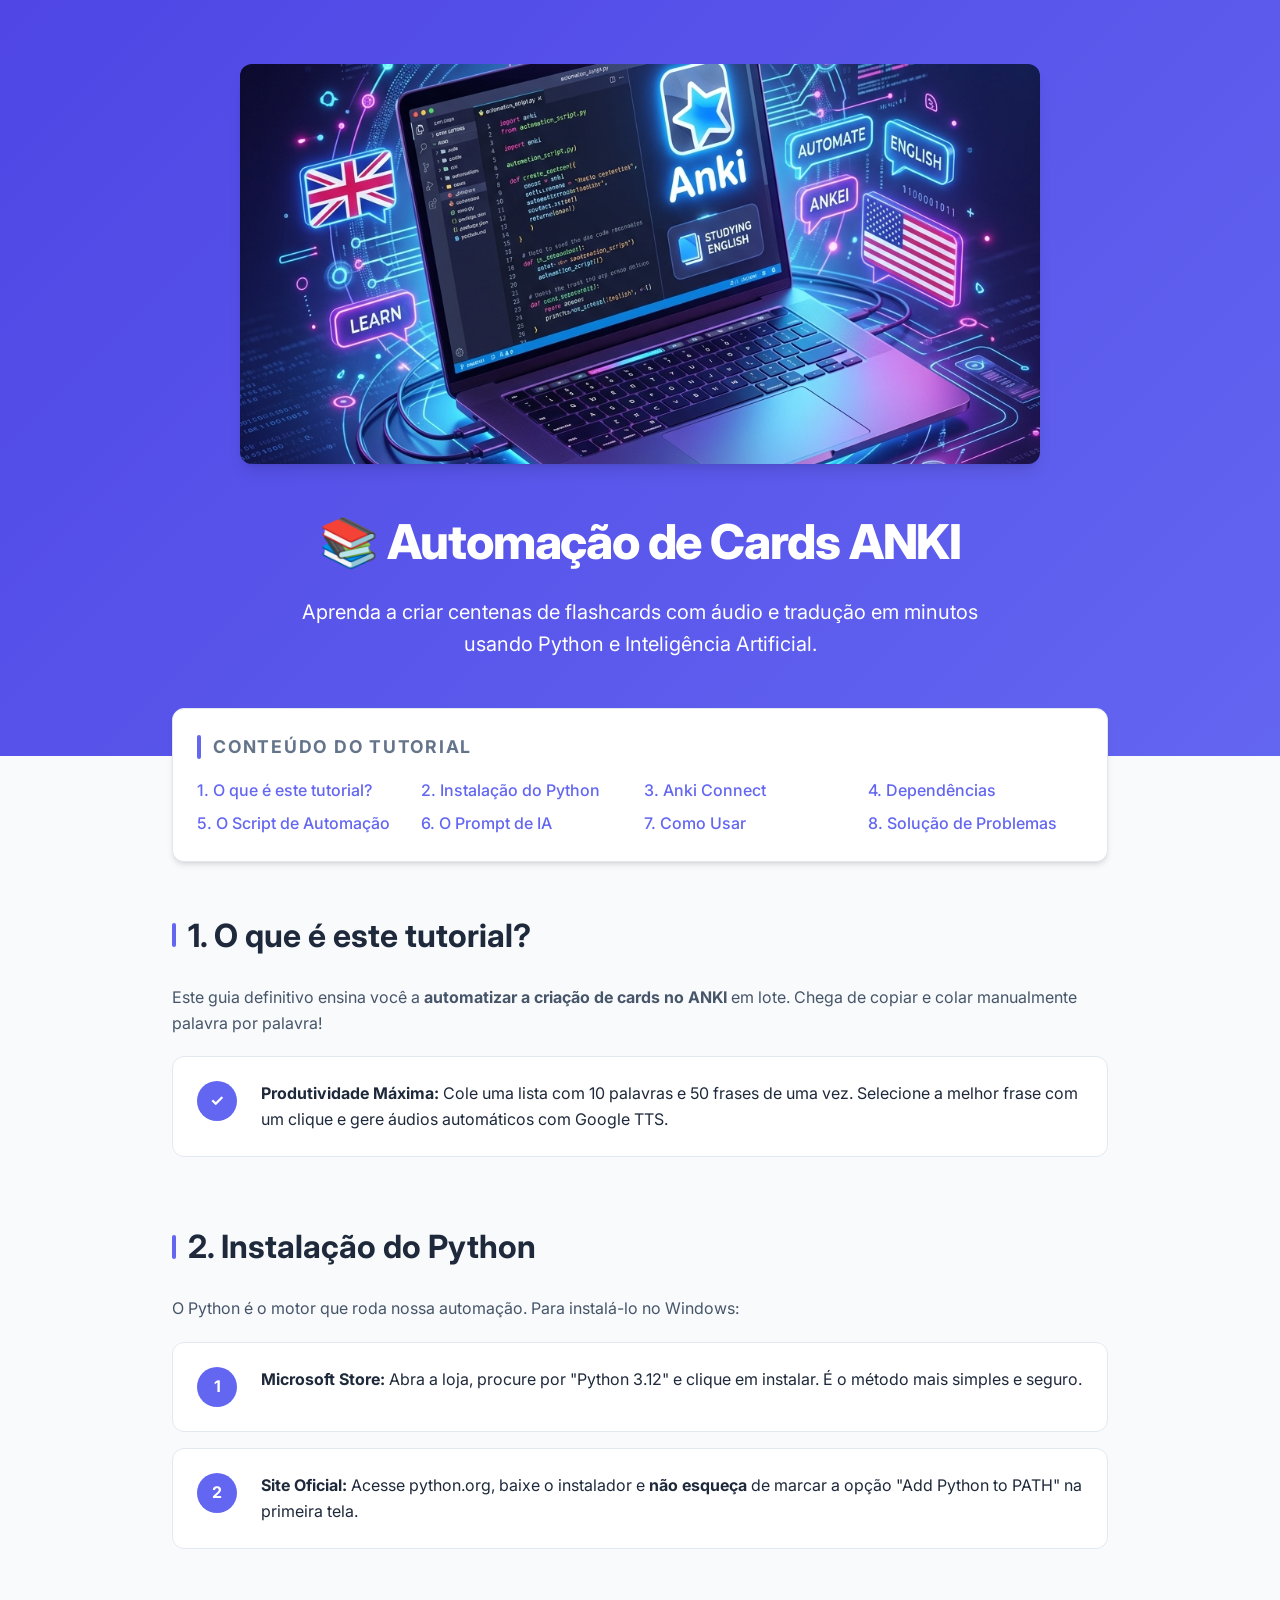
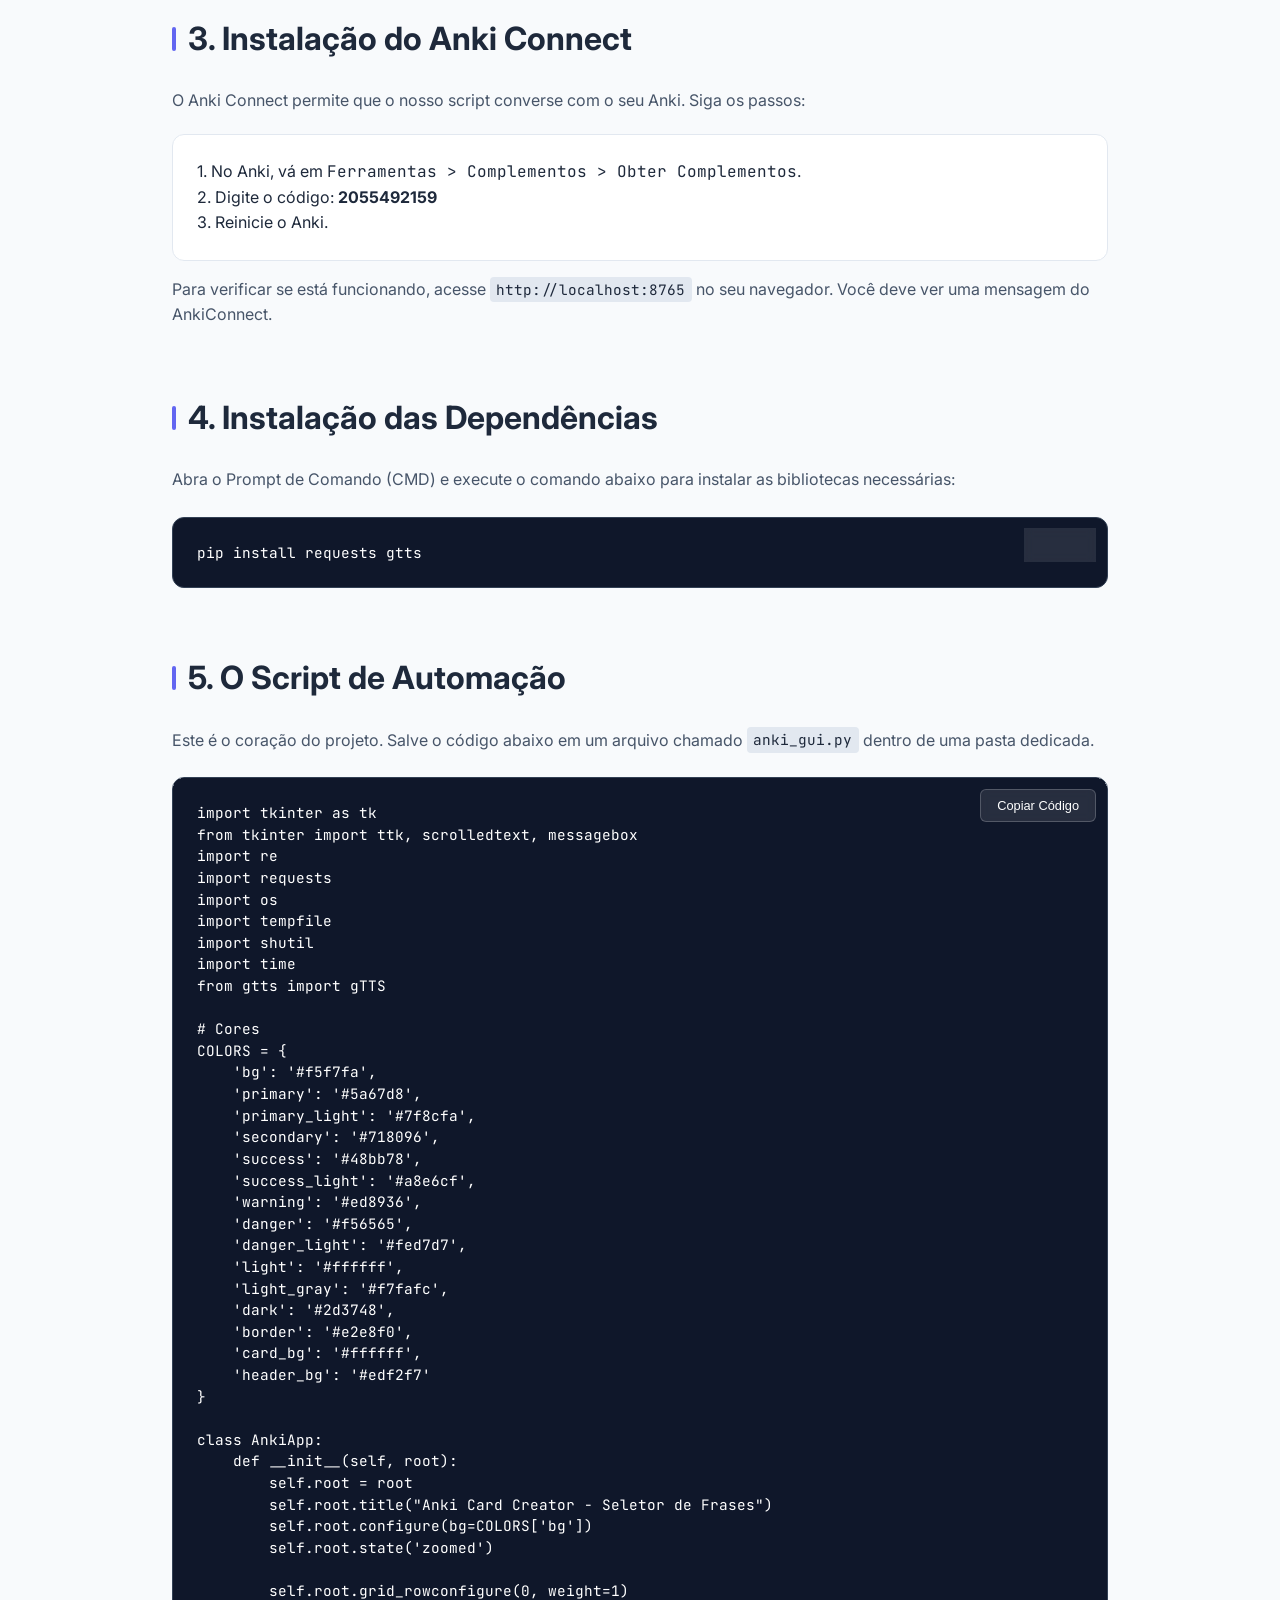
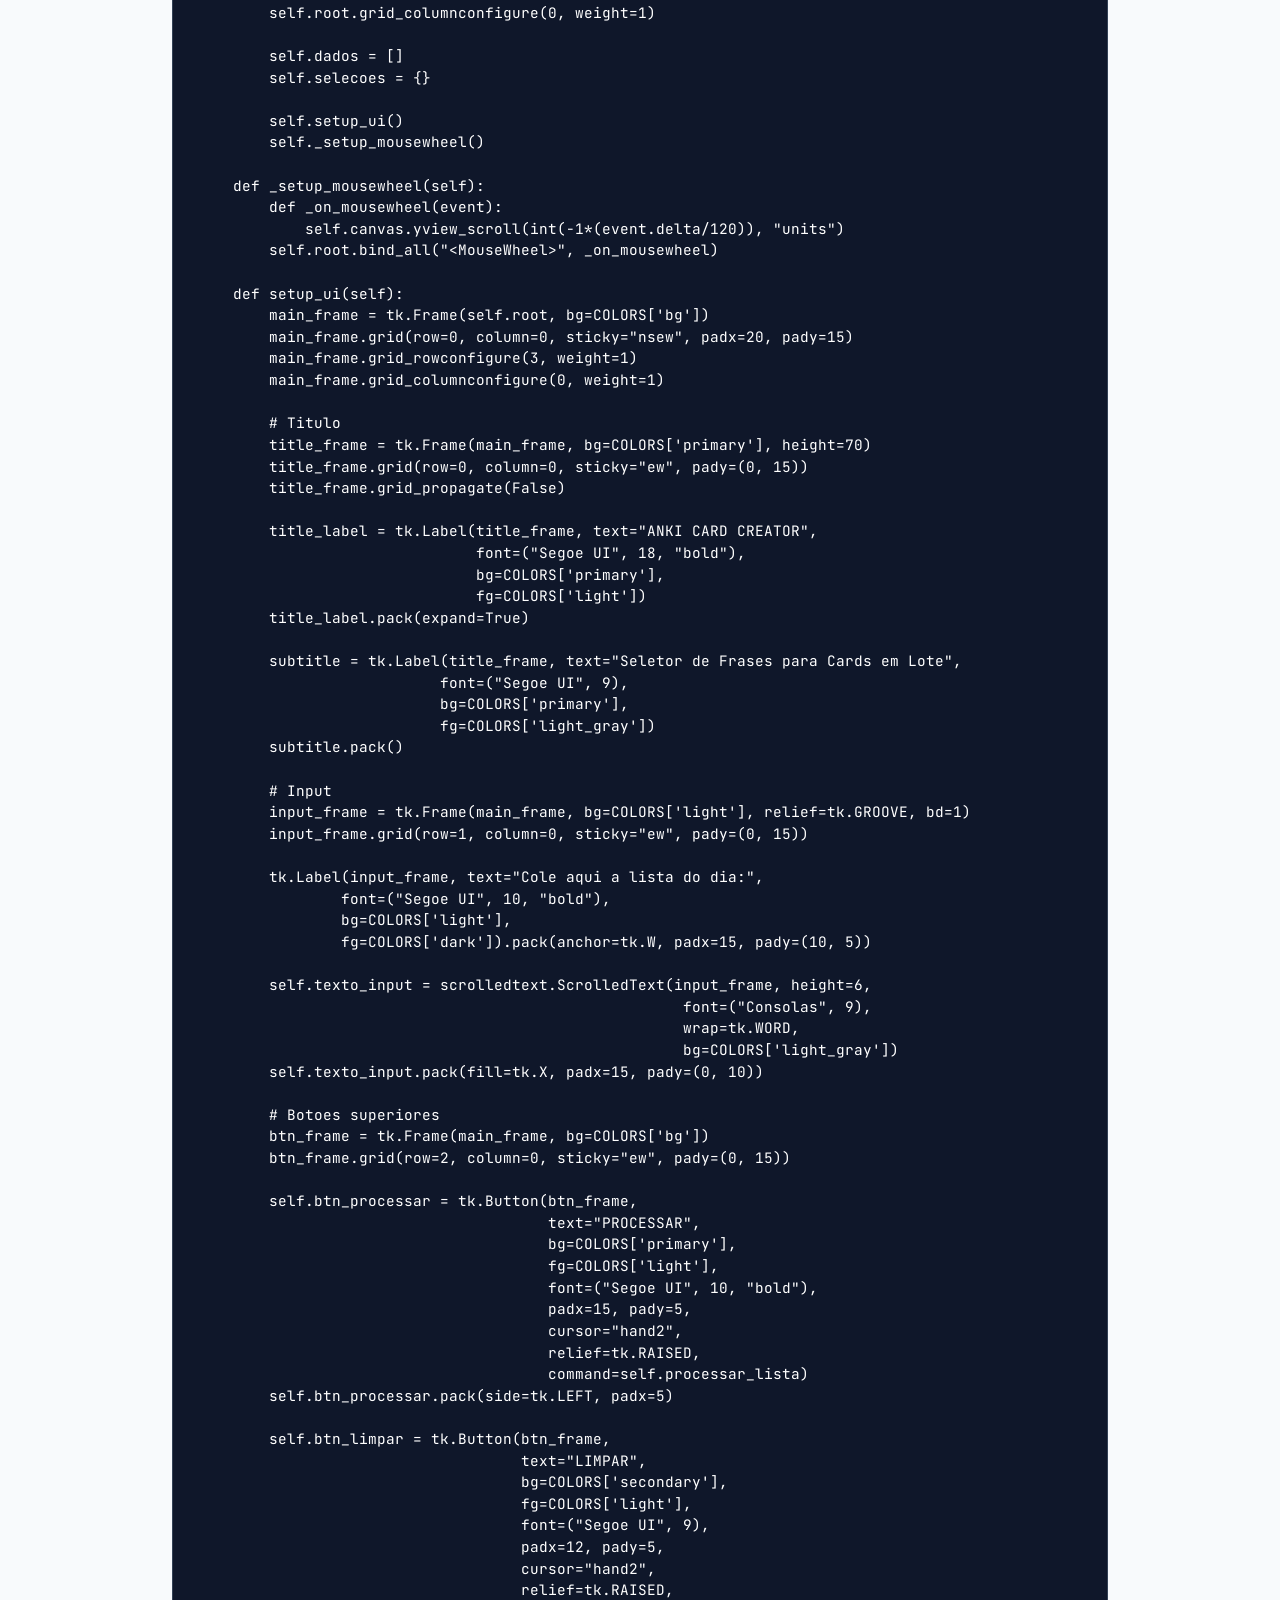
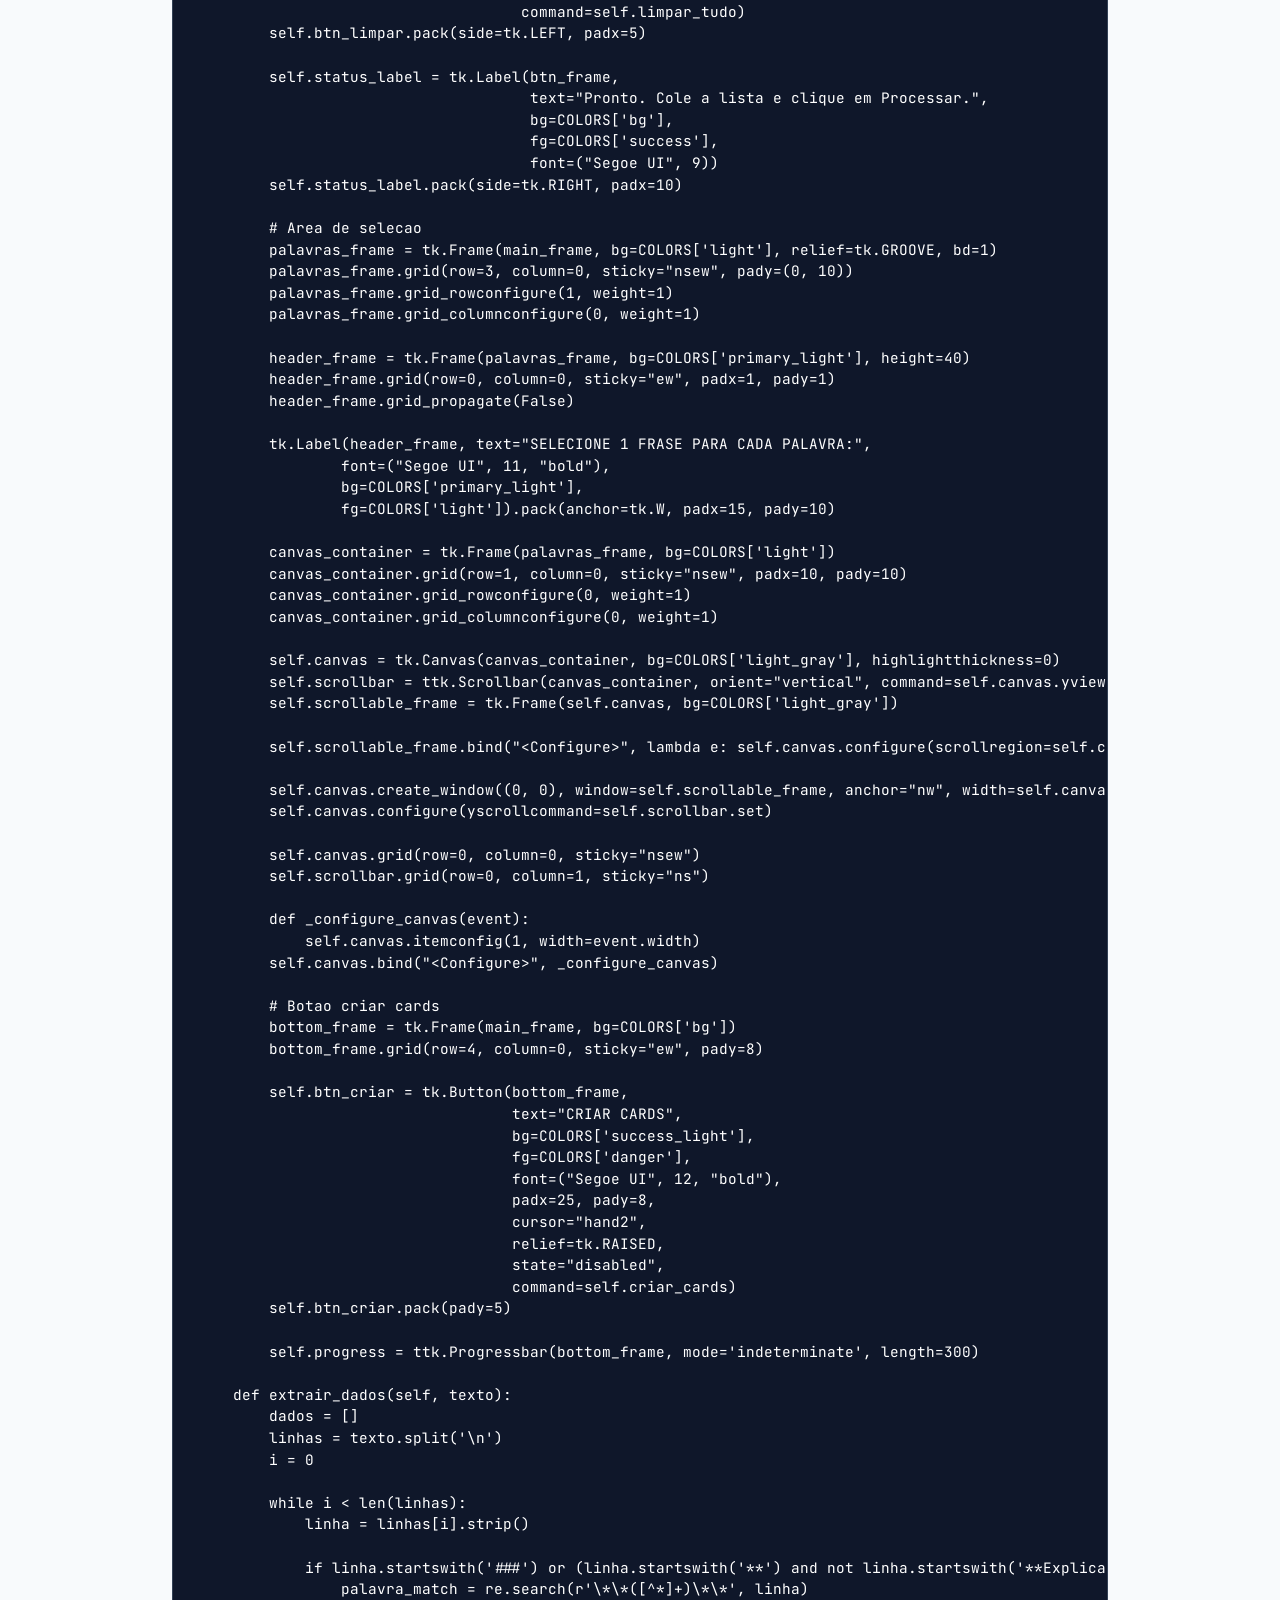
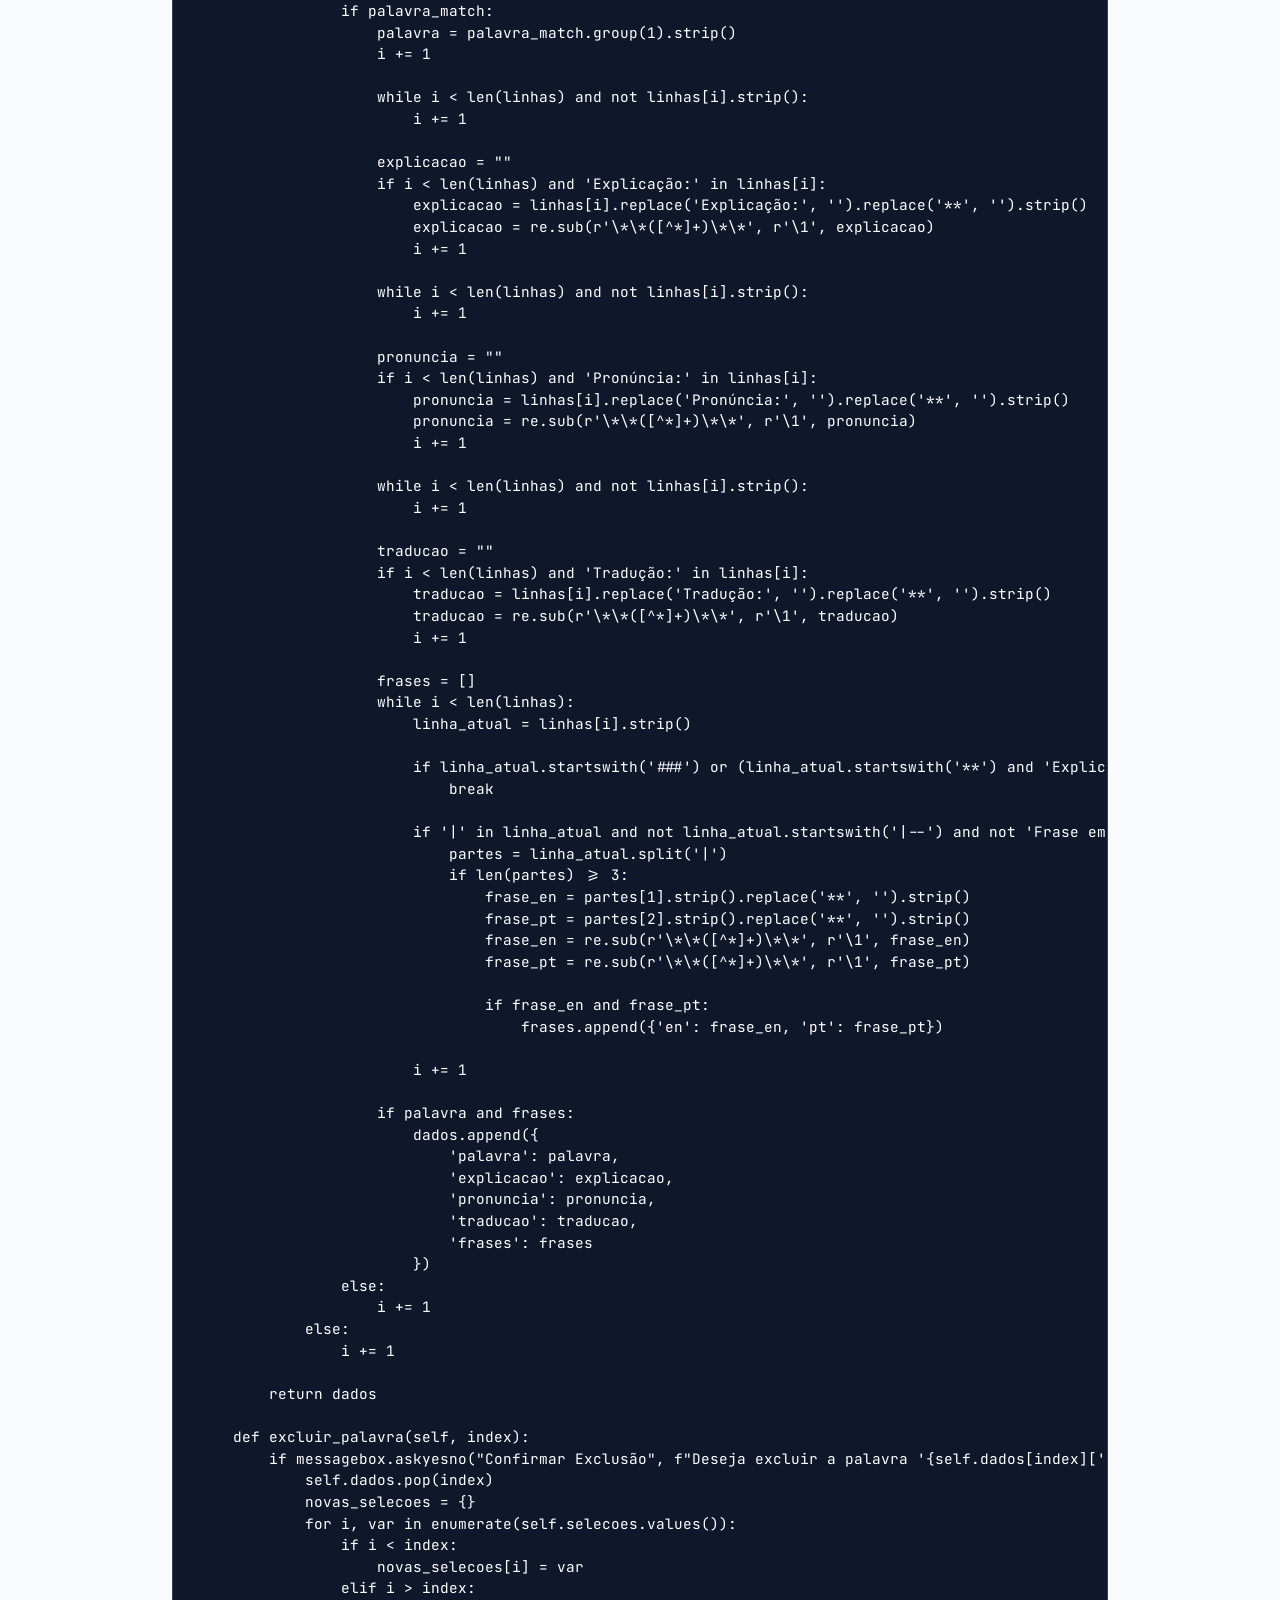
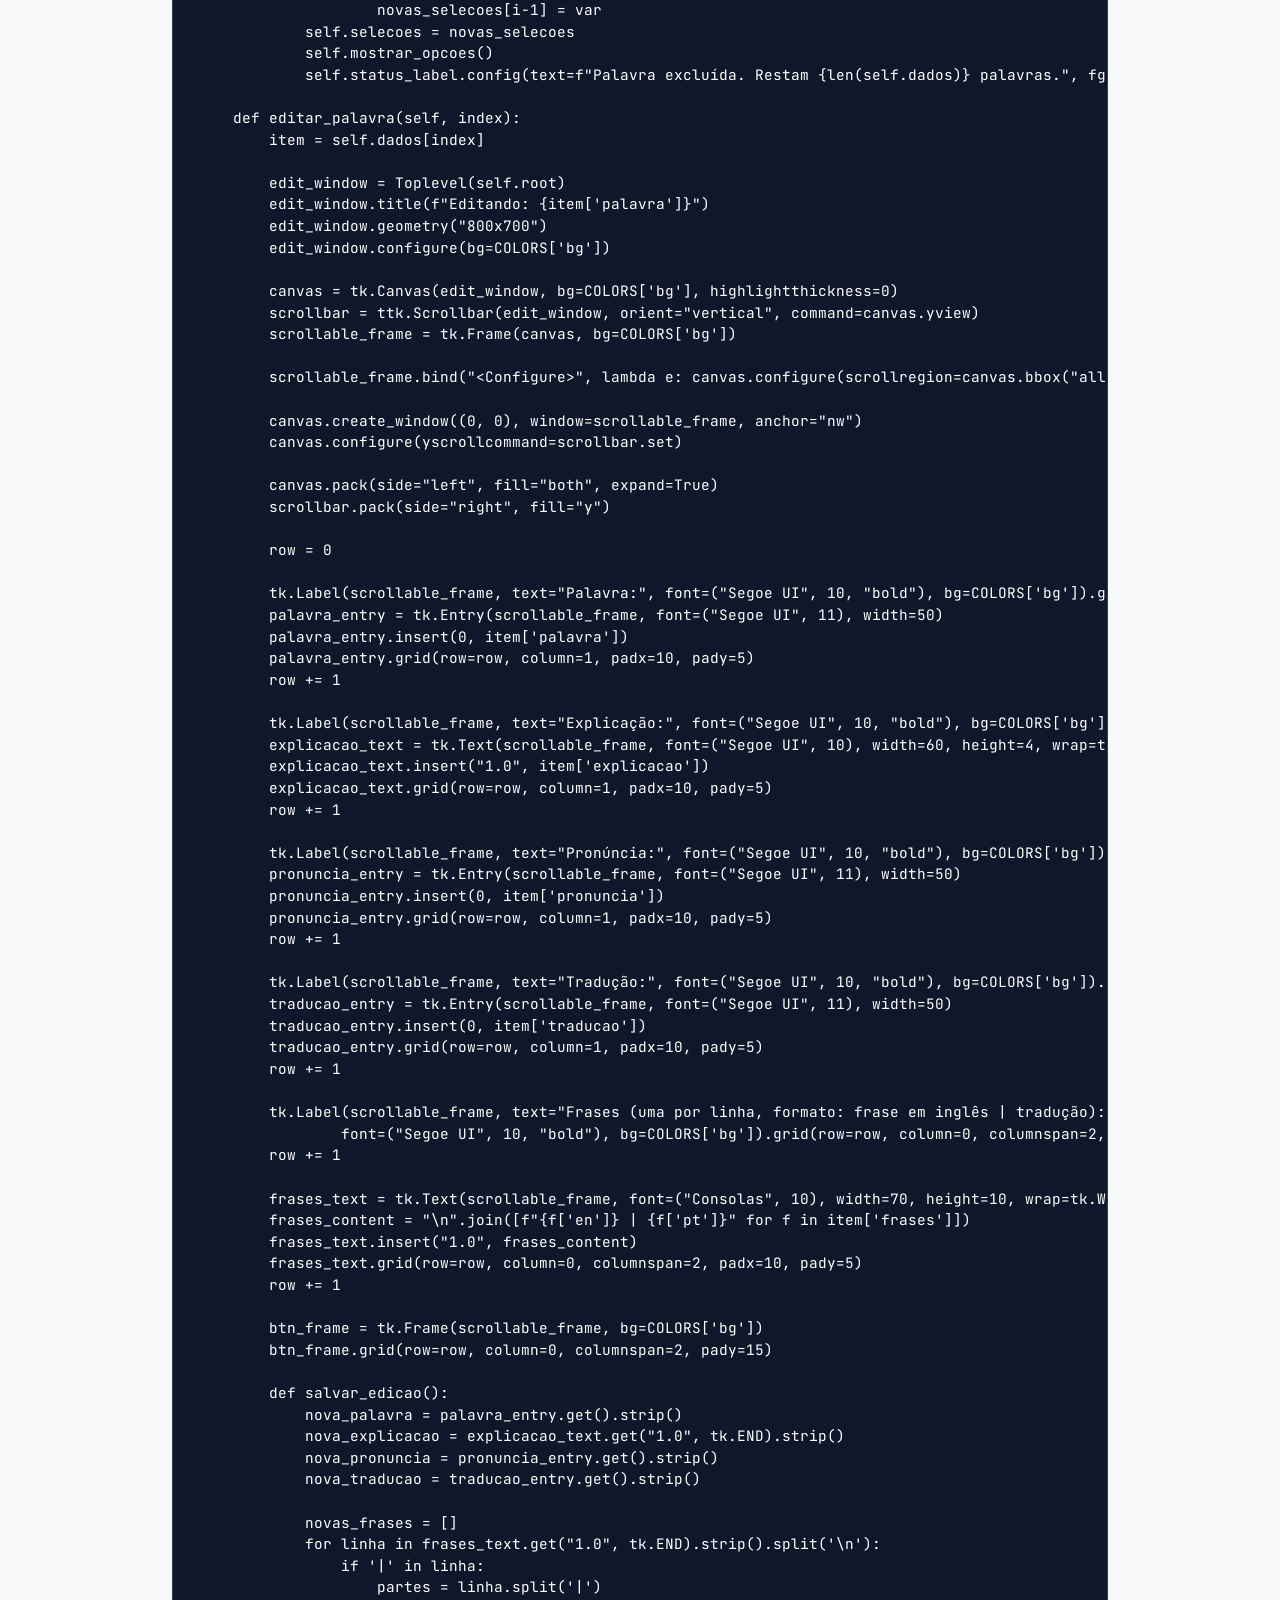
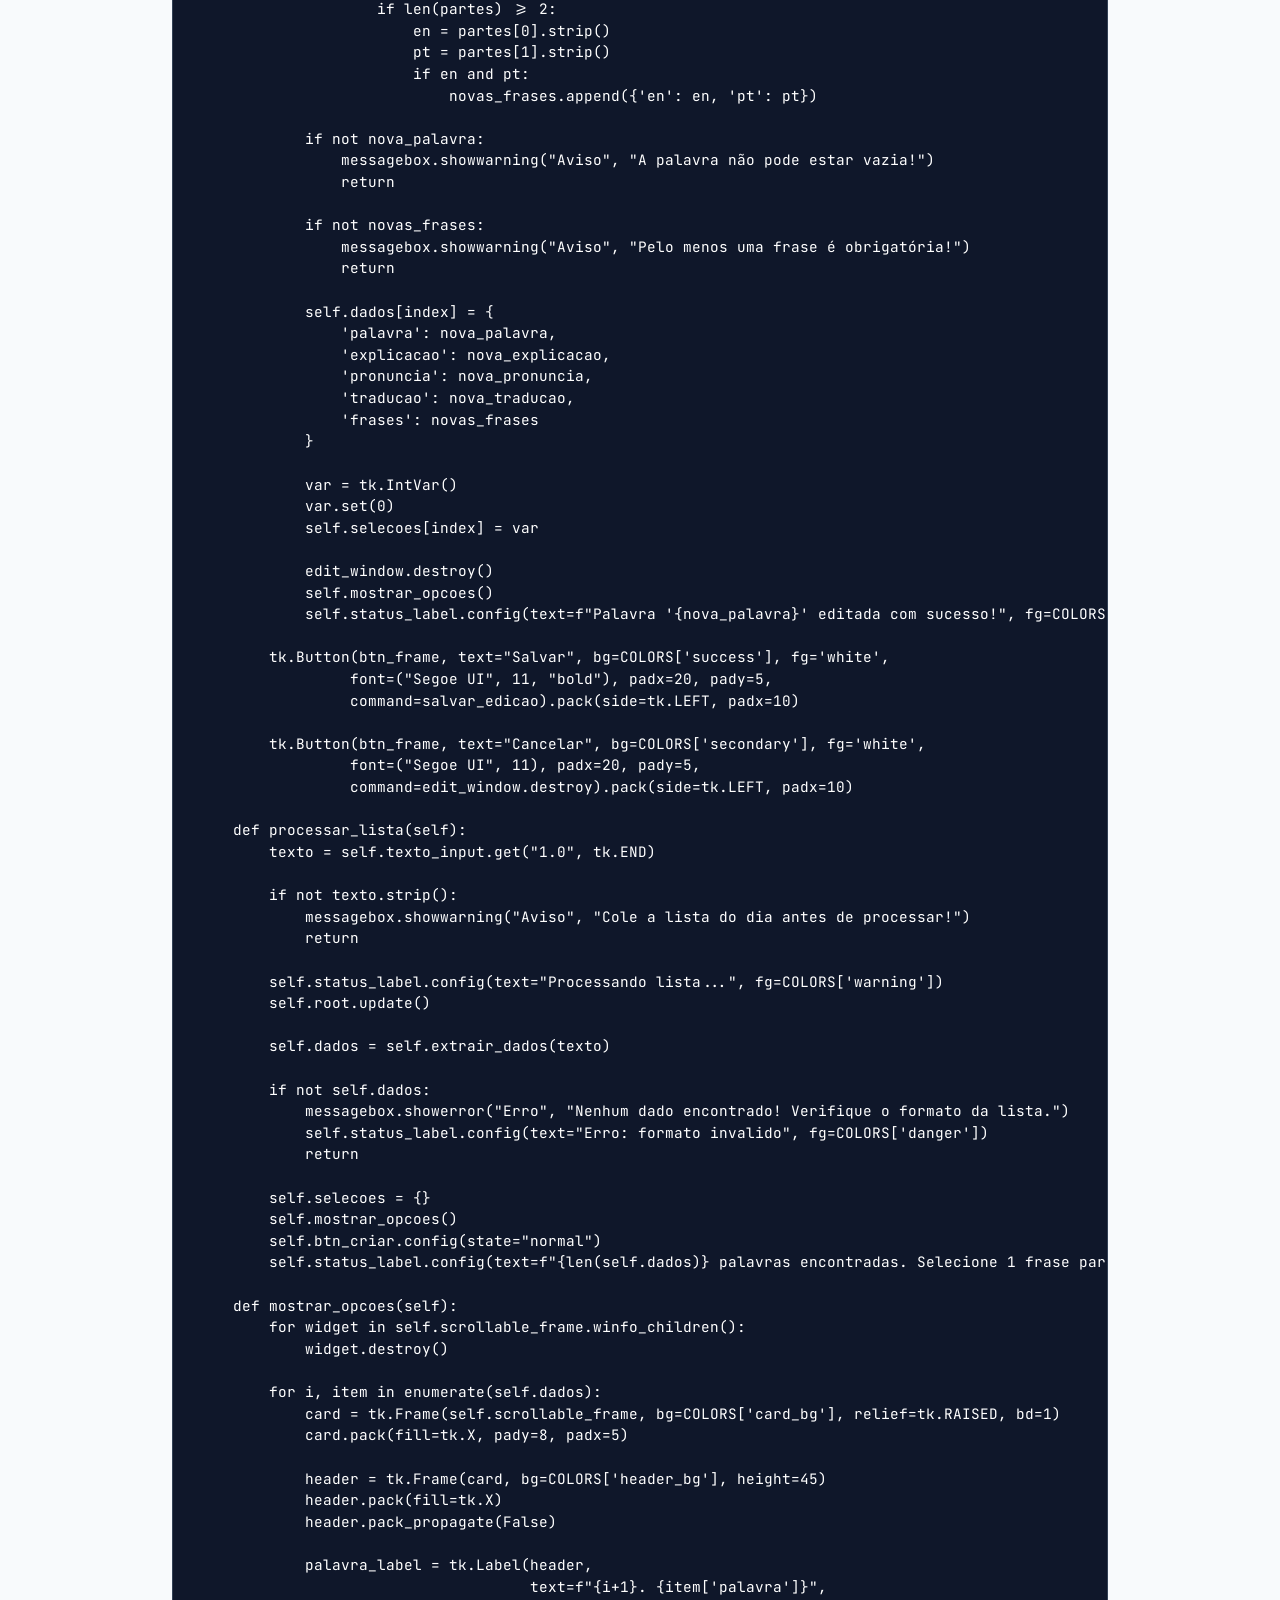
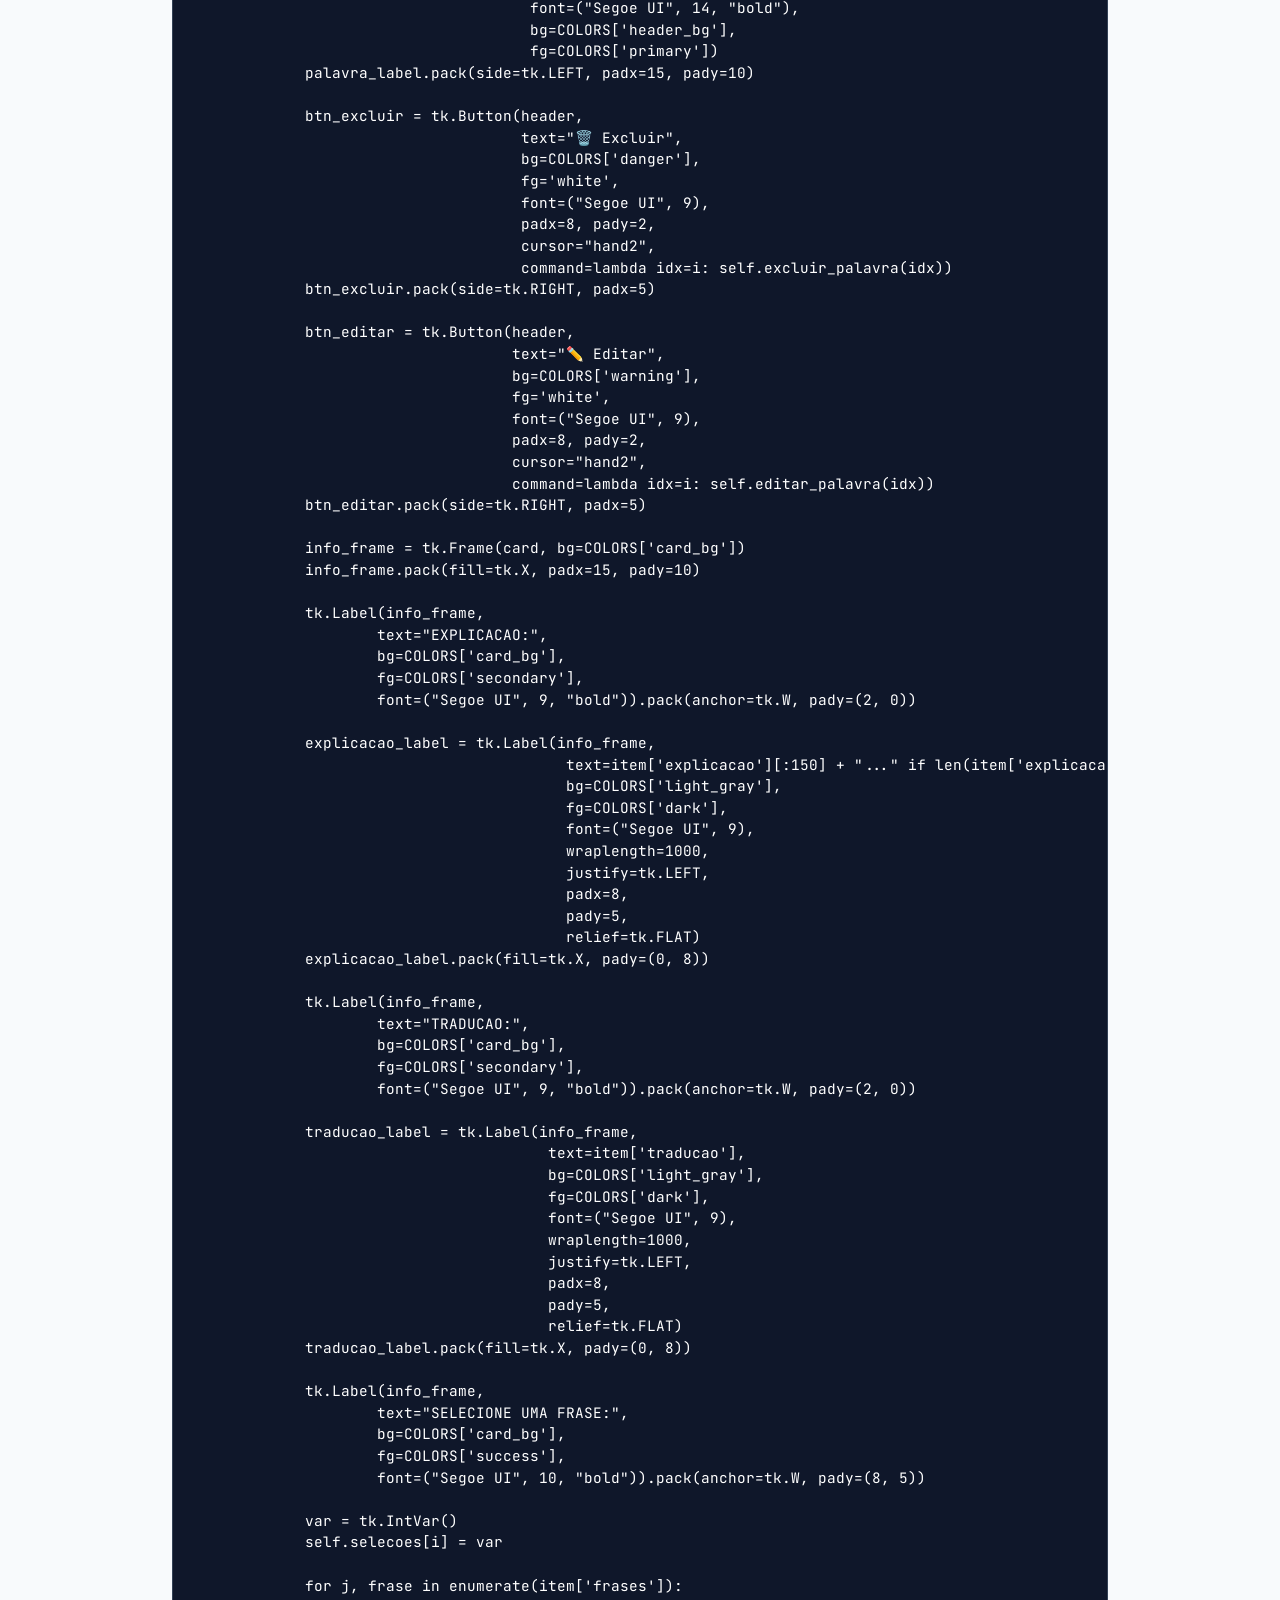
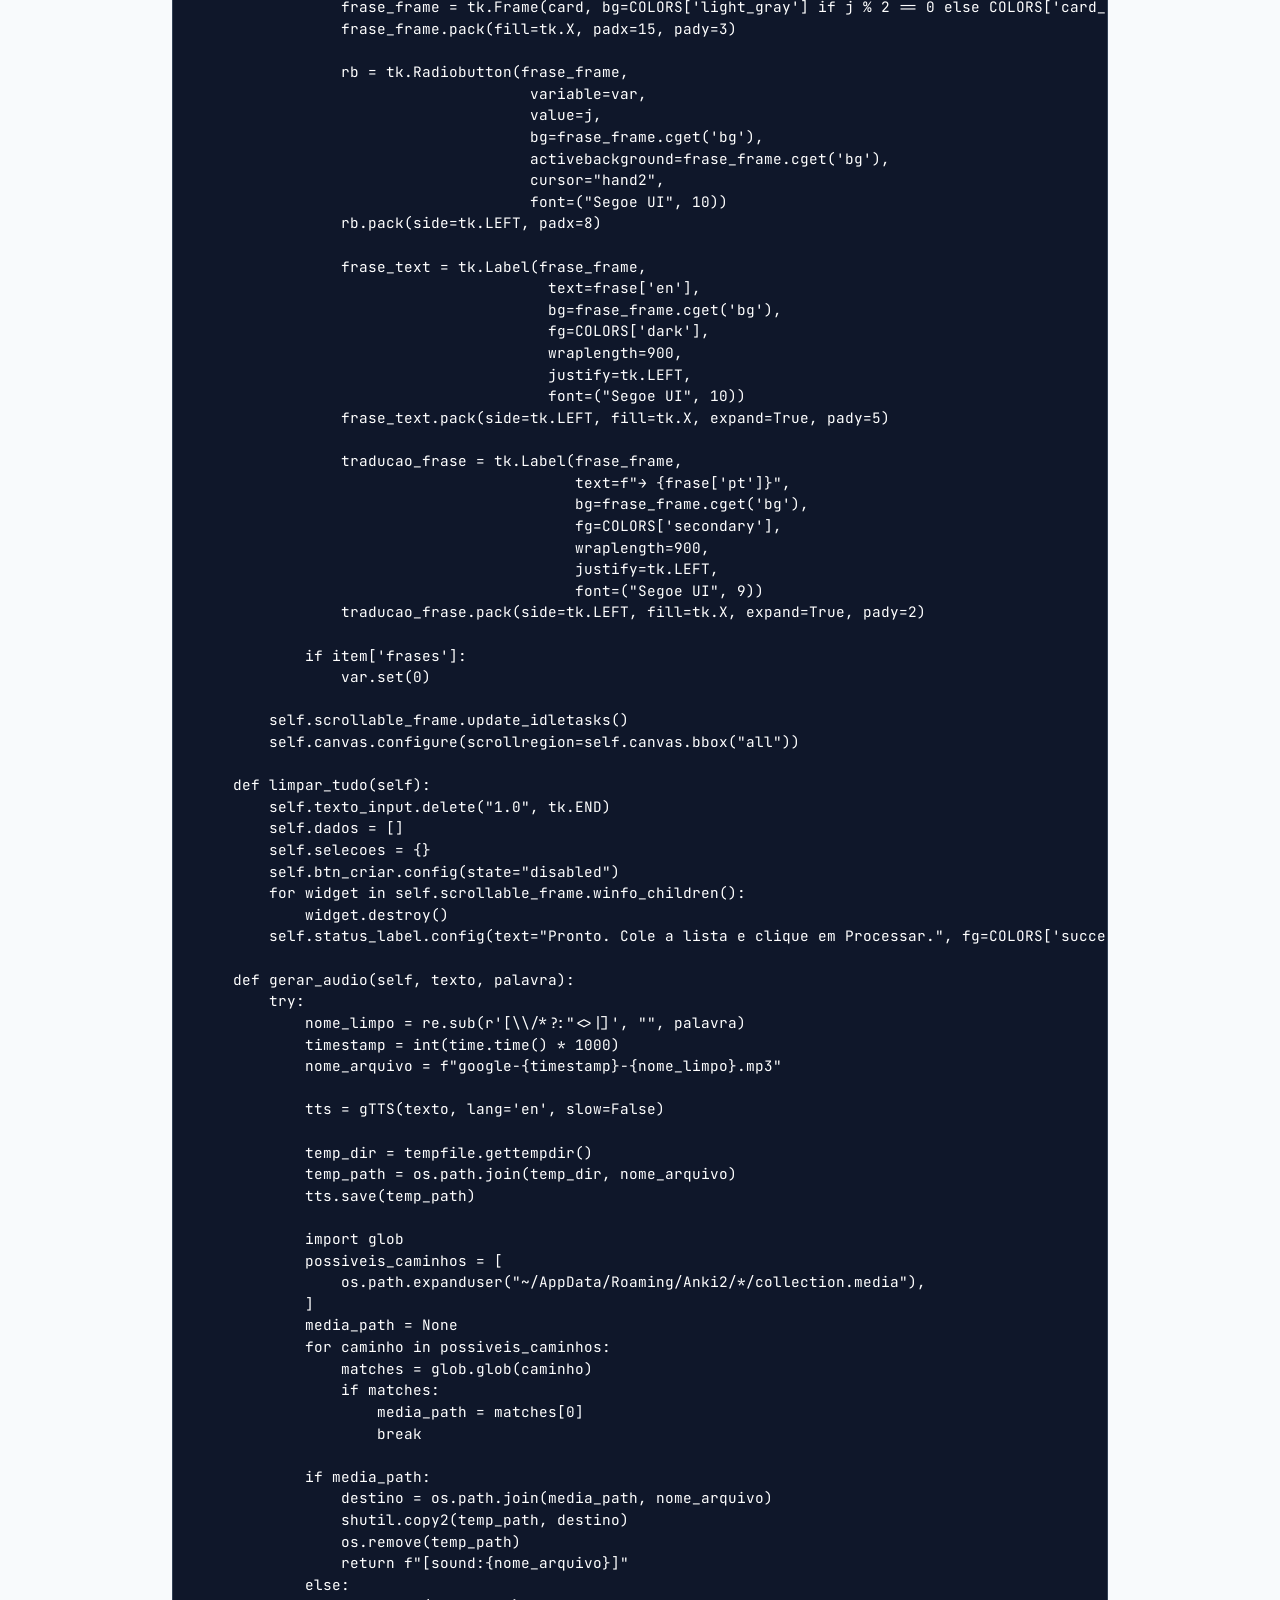
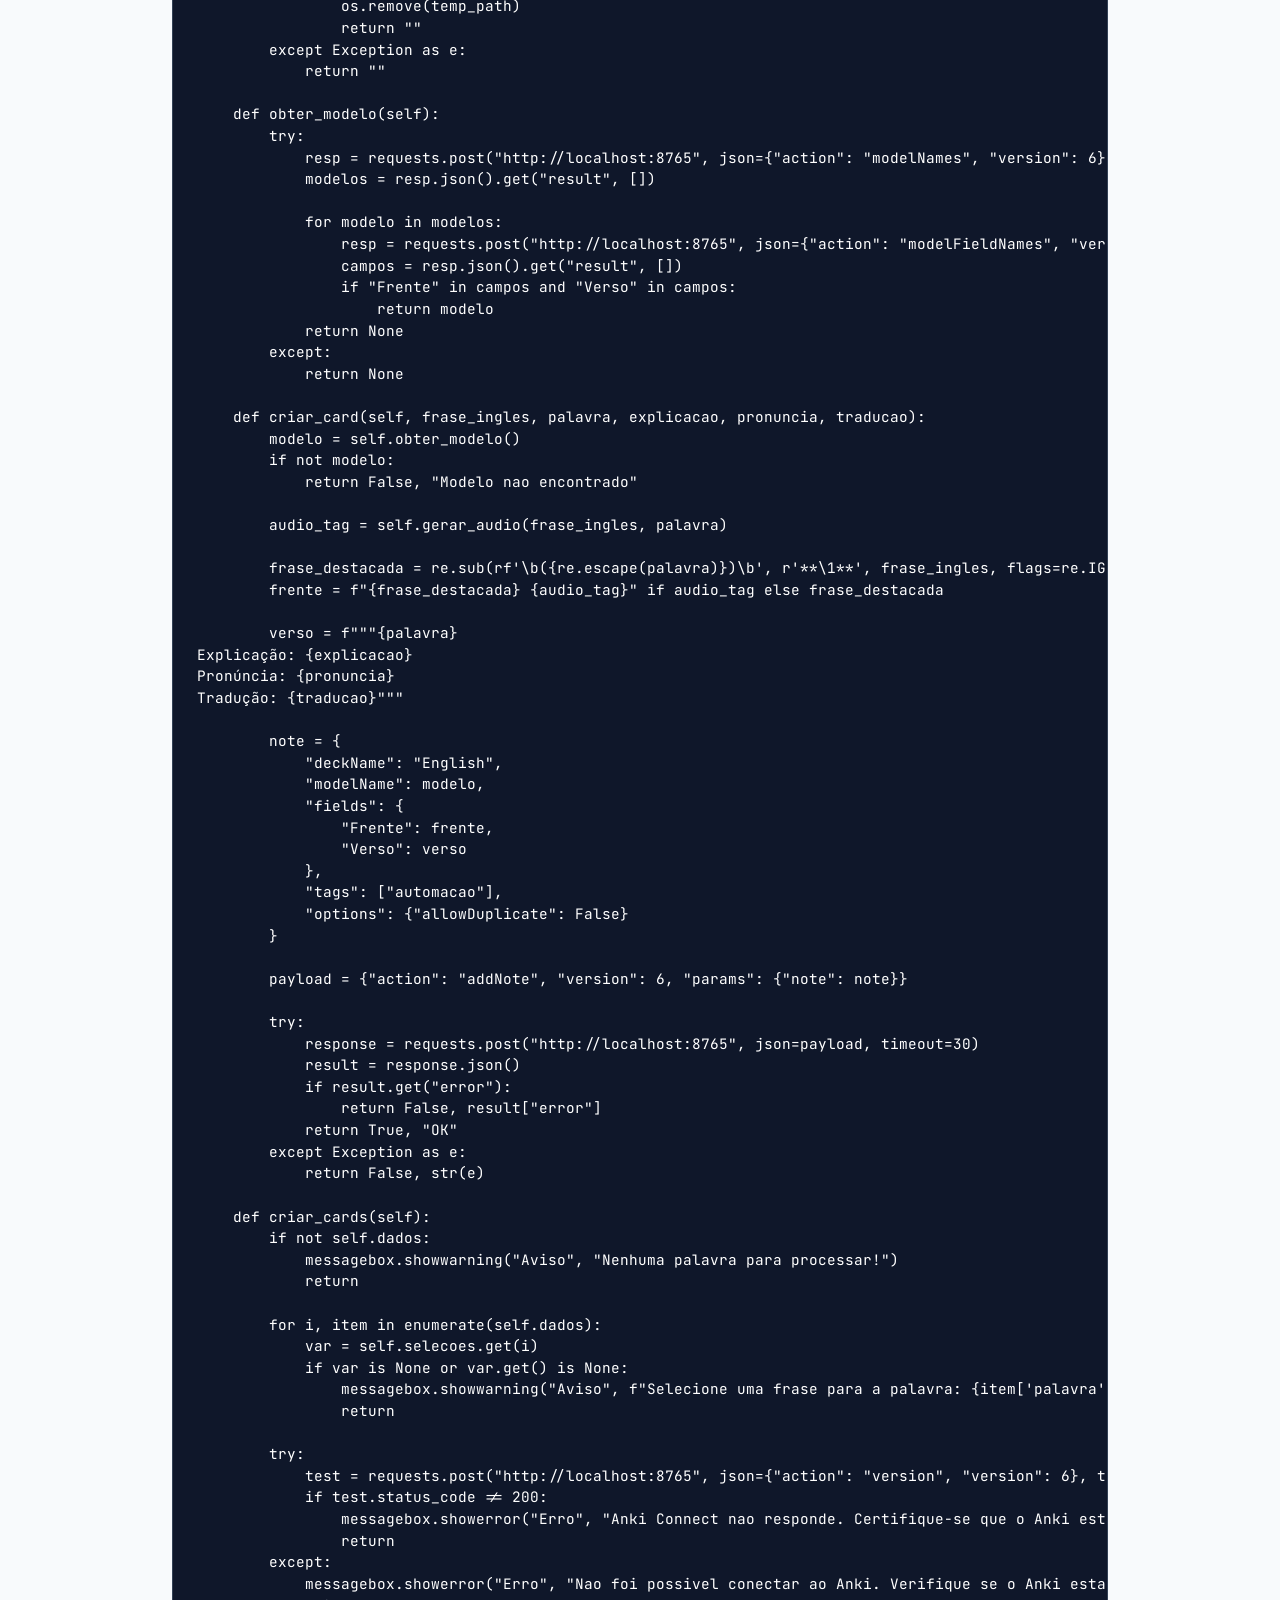
==== commit 933b8044: "Update blog with DeepSeek instructions and textual corrections" ====
--- a/blog/index.html
+++ b/blog/index.html
@@ -818,9 +818,9 @@
             </section>
 
             <section id="prompt">
-                <h2>6. O Prompt de IA (DeepSeek/ChatGPT)</h2>
-                <p>Use este prompt mestre para gerar suas listas de frases no formato exato que o programa reconhece.
-                </p>
+                <h2>6. O Prompt de IA (Exclusivo DeepSeek)</h2>
+                <p><strong>Atenção:</strong> Atualmente, a única IA que gera o formato 100% compatível com este script é o <strong>DeepSeek</strong>. Outras IAs podem não retornar a estrutura necessária para o processamento correto.</p>
+                <p><strong>Dica de Ouro:</strong> Sempre utilize o <strong>botão de copiar oficial</strong> dentro do chat do DeepSeek para garantir que a formatação da tabela seja preservada ao colar no programa.</p>
                 <div class="code-container">
                     <button class="copy-btn">Copiar Prompt</button>
                     <pre><code>Aja como um especialista em Tradução e Ensino de Idiomas para alunos de nível pré-intermediário que preferem um estilo descontraído e informal. Sua tarefa é fornecer as informações para cada palavra da lista a seguir, seguindo estas etapas:
@@ -843,8 +843,7 @@
                 <ol class="step-list">
                     <li class="step-item">
                         <div class="step-number">1</div>
-                        <div><strong>Gere a lista:</strong> Use o prompt acima com suas palavras do dia na sua IA
-                            favorita.</div>
+                        <div><strong>Gere a lista:</strong> Use o prompt acima com suas palavras do dia no <strong>DeepSeek</strong>. Lembre-se de usar o botão de copiar do próprio chat.</div>
                     </li>
                     <li class="step-item">
                         <div class="step-number">2</div>
@@ -881,6 +880,10 @@
                             <td>Erro de Áudio</td>
                             <td>Verifique a conexão com a internet</td>
                         </tr>
+                        <tr>
+                            <td>O script não encontra dados</td>
+                            <td>Certifique-se de usar o <strong>DeepSeek</strong> com o botão de copiar do chat</td>
+                        </tr>
                     </tbody>
                 </table>
             </section>
